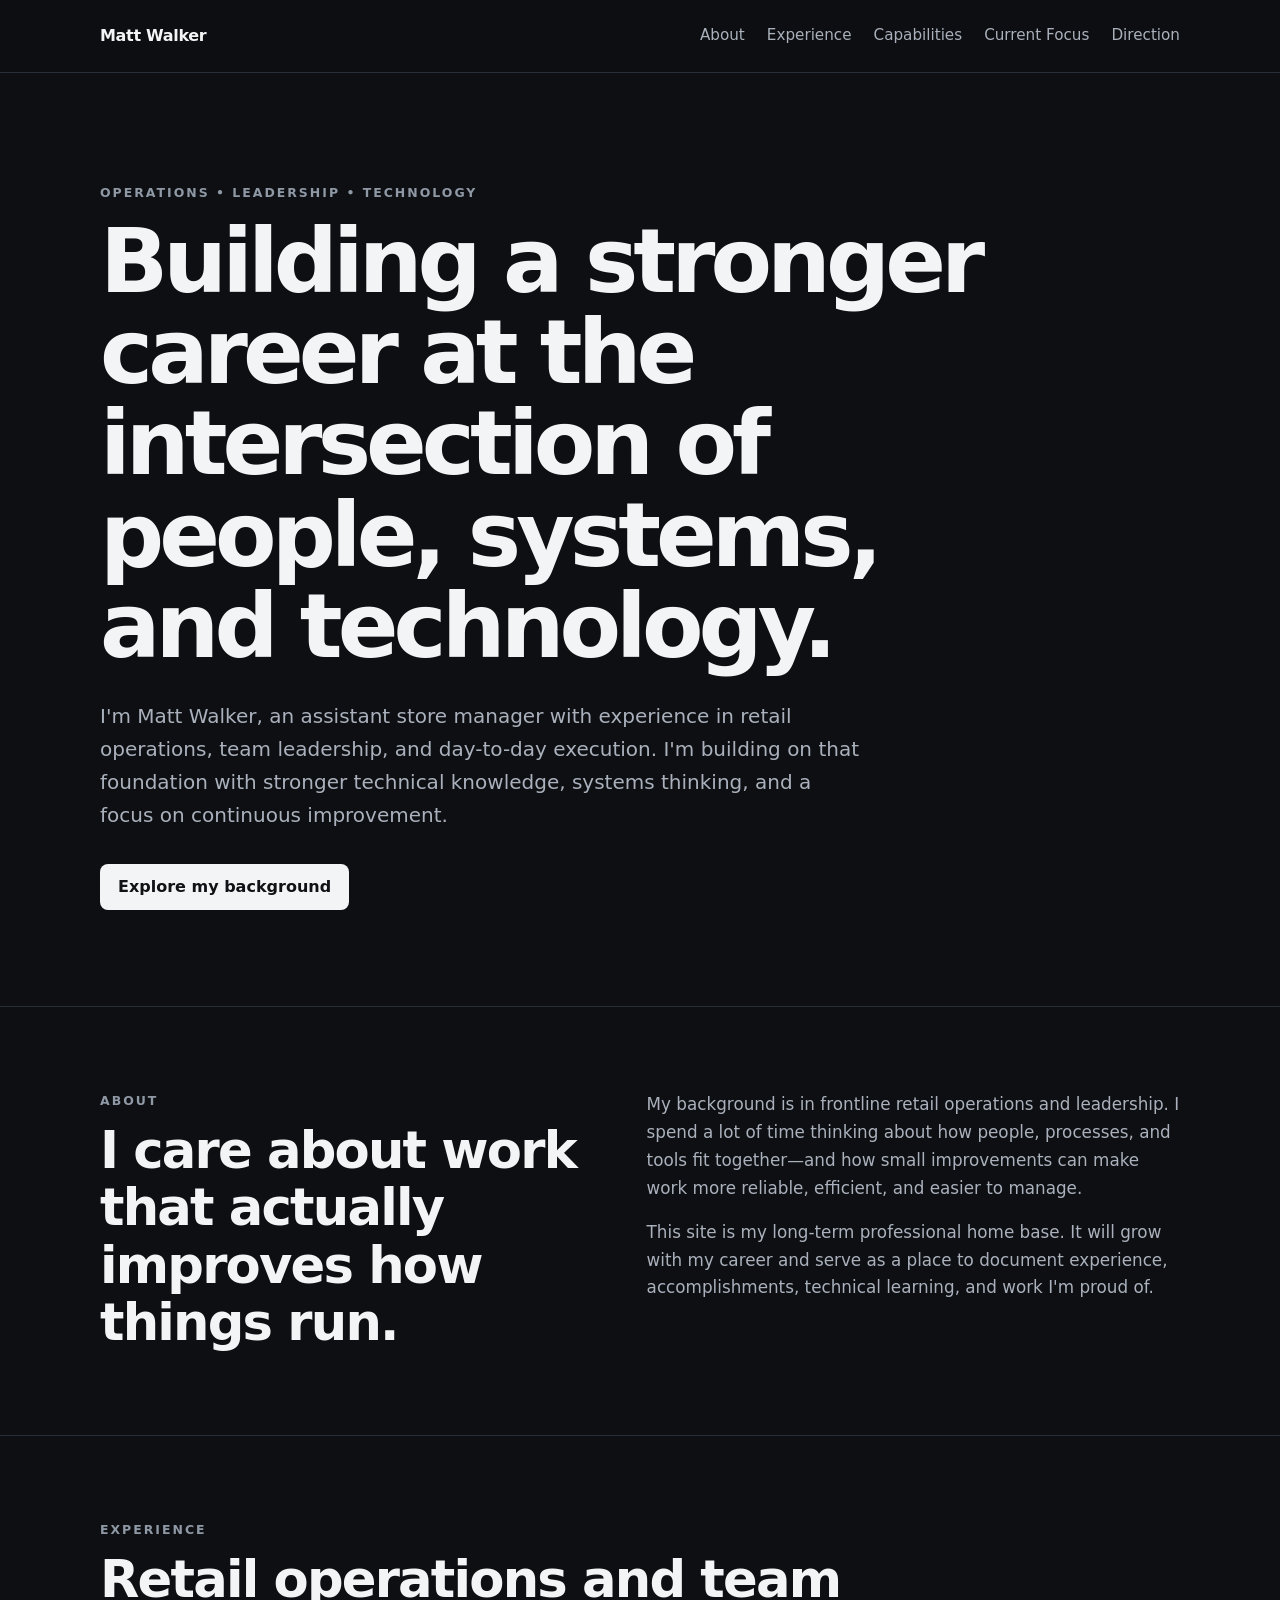
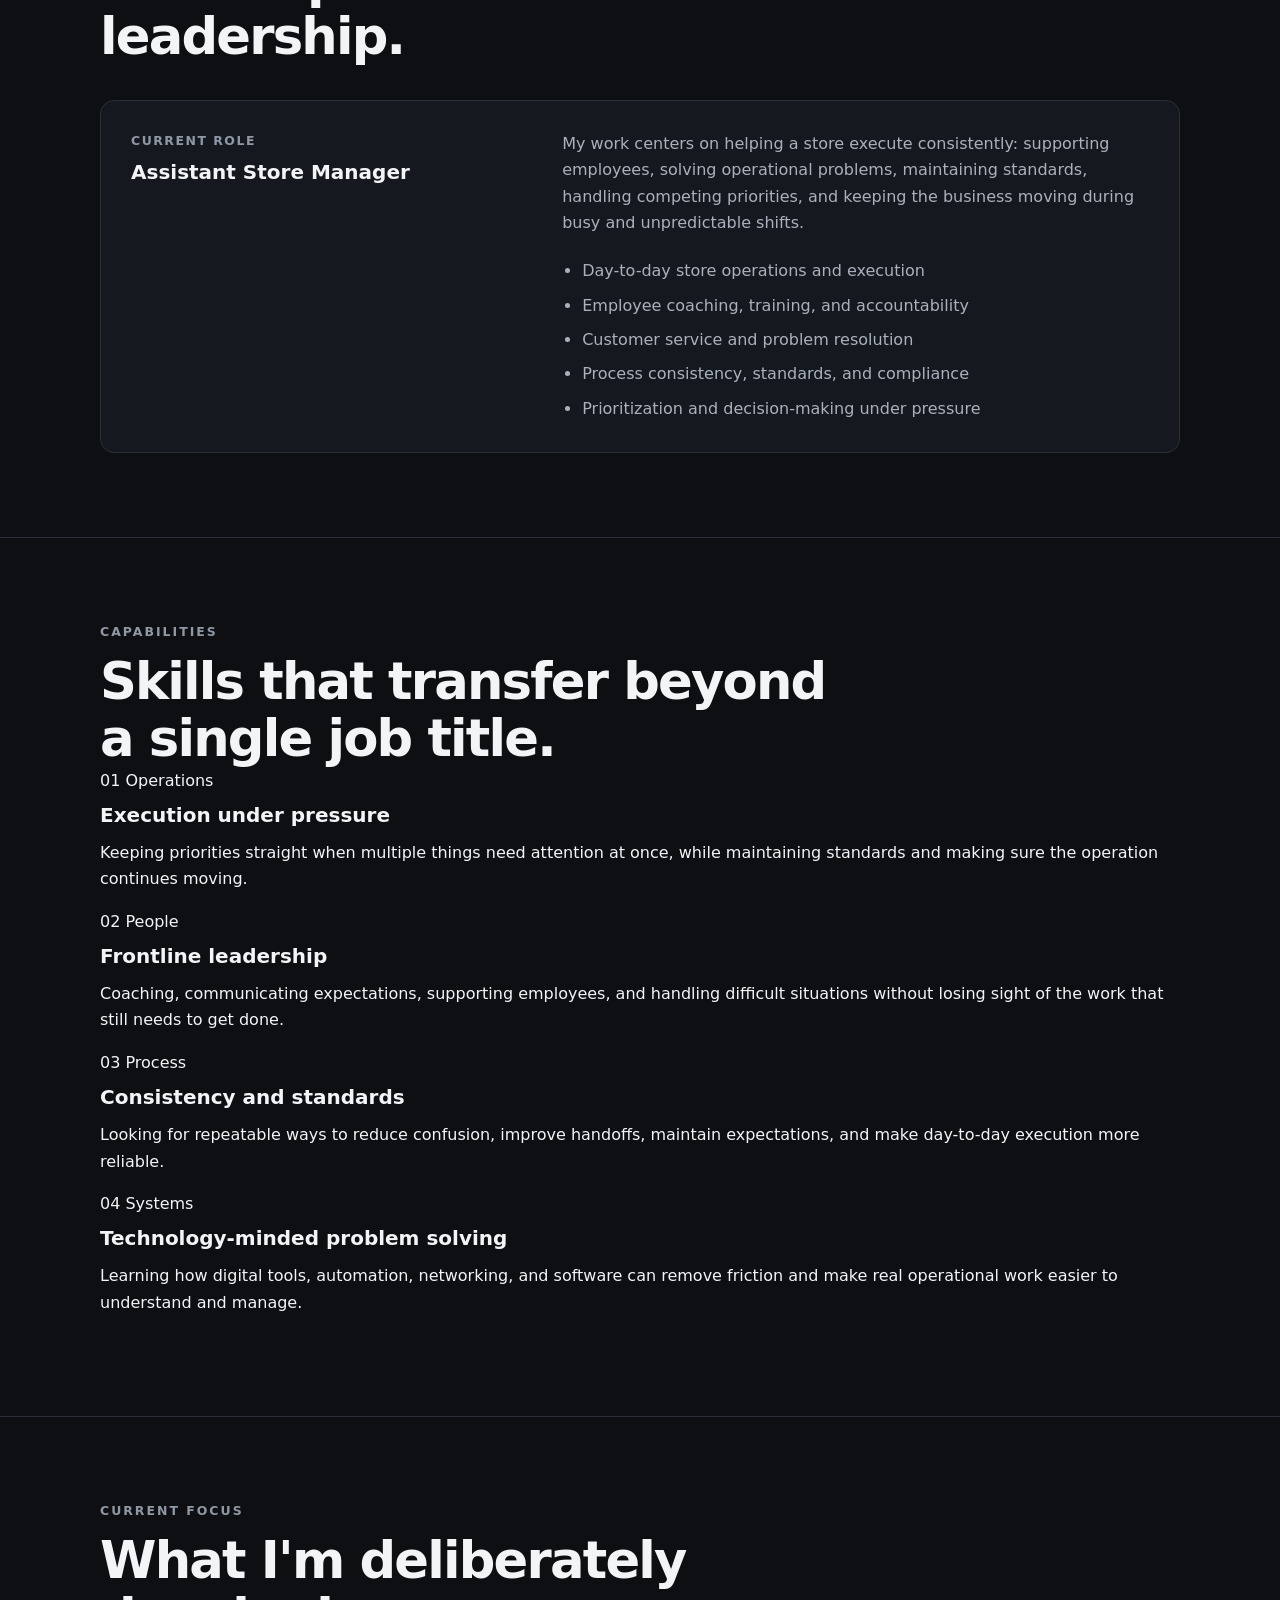
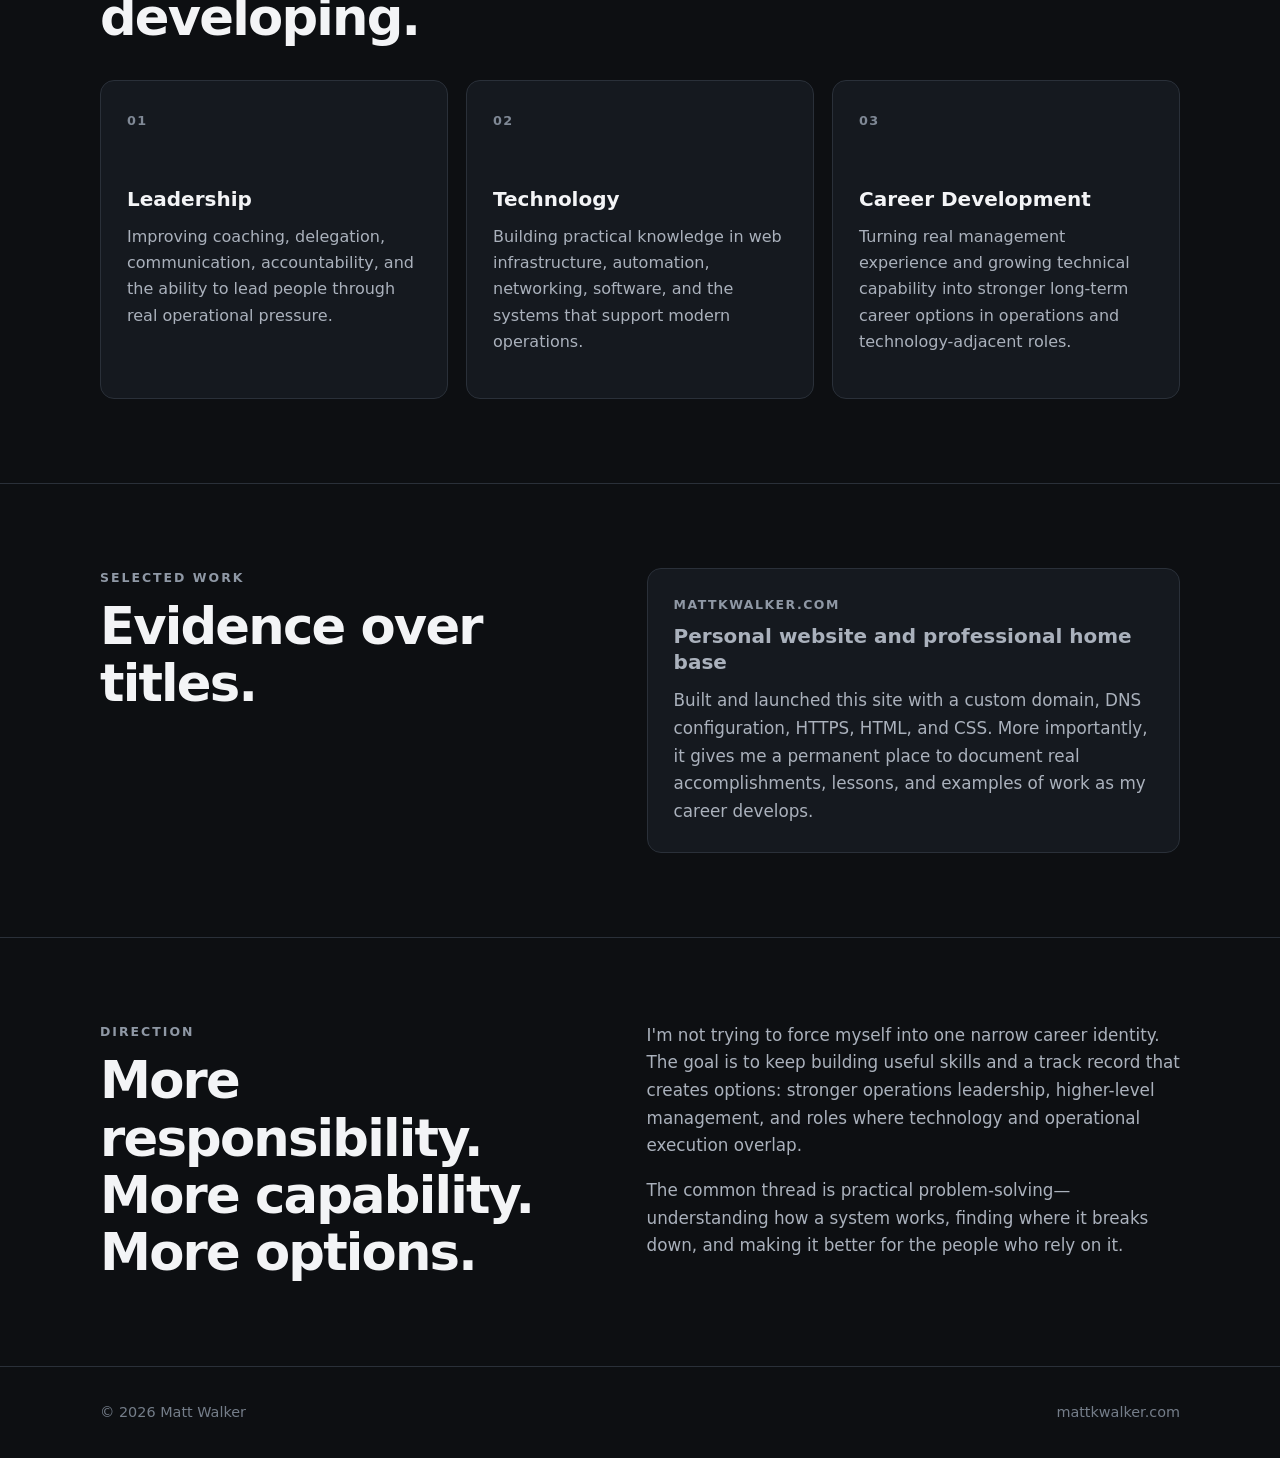
==== index.html @ 580a464f "Add transferable capabilities and strengthen professional positioning" ====
<!DOCTYPE html>
<html lang="en">
<head>
  <meta charset="UTF-8">
  <meta name="viewport" content="width=device-width, initial-scale=1.0">
  <meta name="description" content="Matt Walker's professional home base for operations leadership, technology, career development, and selected work.">
  <title>Matt Walker | Operations & Technology</title>
  <link rel="stylesheet" href="style.css">
</head>

<body>
  <header class="site-header">
    <div class="container nav-wrap">
      <a class="brand" href="#top">Matt Walker</a>
      <nav aria-label="Primary navigation">
        <a href="#about">About</a>
        <a href="#experience">Experience</a>
        <a href="#capabilities">Capabilities</a>
        <a href="#focus">Current Focus</a>
        <a href="#direction">Direction</a>
      </nav>
    </div>
  </header>

  <main id="top">
    <section class="hero">
      <div class="container hero-grid">
        <div>
          <p class="eyebrow">Operations • Leadership • Technology</p>
          <h1>Building a stronger career at the intersection of people, systems, and technology.</h1>
          <p class="hero-copy">
            I'm Matt Walker, an assistant store manager with experience in retail operations,
            team leadership, and day-to-day execution. I'm building on that foundation with stronger
            technical knowledge, systems thinking, and a focus on continuous improvement.
          </p>
          <div class="actions">
            <a class="button primary" href="#experience">Explore my background</a>
          </div>
        </div>
      </div>
    </section>

    <section id="about">
      <div class="container two-column">
        <div>
          <p class="eyebrow">About</p>
          <h2>I care about work that actually improves how things run.</h2>
        </div>
        <div class="section-copy">
          <p>
            My background is in frontline retail operations and leadership. I spend a lot of time thinking
            about how people, processes, and tools fit together—and how small improvements can make work more
            reliable, efficient, and easier to manage.
          </p>
          <p>
            This site is my long-term professional home base. It will grow with my career and serve as a place
            to document experience, accomplishments, technical learning, and work I'm proud of.
          </p>
        </div>
      </div>
    </section>

    <section id="experience">
      <div class="container">
        <p class="eyebrow">Experience</p>
        <h2>Retail operations and team leadership.</h2>

        <div class="experience-card">
          <div>
            <p class="card-label">Current role</p>
            <h3>Assistant Store Manager</h3>
          </div>
          <div>
            <p>
              My work centers on helping a store execute consistently: supporting employees, solving operational
              problems, maintaining standards, handling competing priorities, and keeping the business moving during
              busy and unpredictable shifts.
            </p>
            <ul class="clean-list">
              <li>Day-to-day store operations and execution</li>
              <li>Employee coaching, training, and accountability</li>
              <li>Customer service and problem resolution</li>
              <li>Process consistency, standards, and compliance</li>
              <li>Prioritization and decision-making under pressure</li>
            </ul>
          </div>
        </div>
      </div>
    </section>

    <section id="capabilities">
      <div class="container">
        <p class="eyebrow">Capabilities</p>
        <h2>Skills that transfer beyond a single job title.</h2>

        <div class="capability-grid">
          <article class="capability-card">
            <div class="capability-topline">
              <span>01</span>
              <span>Operations</span>
            </div>
            <h3>Execution under pressure</h3>
            <p>
              Keeping priorities straight when multiple things need attention at once, while maintaining standards
              and making sure the operation continues moving.
            </p>
          </article>

          <article class="capability-card">
            <div class="capability-topline">
              <span>02</span>
              <span>People</span>
            </div>
            <h3>Frontline leadership</h3>
            <p>
              Coaching, communicating expectations, supporting employees, and handling difficult situations without
              losing sight of the work that still needs to get done.
            </p>
          </article>

          <article class="capability-card">
            <div class="capability-topline">
              <span>03</span>
              <span>Process</span>
            </div>
            <h3>Consistency and standards</h3>
            <p>
              Looking for repeatable ways to reduce confusion, improve handoffs, maintain expectations, and make
              day-to-day execution more reliable.
            </p>
          </article>

          <article class="capability-card">
            <div class="capability-topline">
              <span>04</span>
              <span>Systems</span>
            </div>
            <h3>Technology-minded problem solving</h3>
            <p>
              Learning how digital tools, automation, networking, and software can remove friction and make real
              operational work easier to understand and manage.
            </p>
          </article>
        </div>
      </div>
    </section>

    <section id="focus">
      <div class="container">
        <p class="eyebrow">Current Focus</p>
        <h2>What I'm deliberately developing.</h2>

        <div class="card-grid">
          <article class="card">
            <span class="card-number">01</span>
            <h3>Leadership</h3>
            <p>
              Improving coaching, delegation, communication, accountability, and the ability to lead people through
              real operational pressure.
            </p>
          </article>

          <article class="card">
            <span class="card-number">02</span>
            <h3>Technology</h3>
            <p>
              Building practical knowledge in web infrastructure, automation, networking, software, and the systems
              that support modern operations.
            </p>
          </article>

          <article class="card">
            <span class="card-number">03</span>
            <h3>Career Development</h3>
            <p>
              Turning real management experience and growing technical capability into stronger long-term career
              options in operations and technology-adjacent roles.
            </p>
          </article>
        </div>
      </div>
    </section>

    <section id="work">
      <div class="container two-column">
        <div>
          <p class="eyebrow">Selected Work</p>
          <h2>Evidence over titles.</h2>
        </div>
        <div class="section-copy">
          <div class="work-item">
            <p class="card-label">mattkwalker.com</p>
            <h3>Personal website and professional home base</h3>
            <p>
              Built and launched this site with a custom domain, DNS configuration, HTTPS, HTML, and CSS.
              More importantly, it gives me a permanent place to document real accomplishments, lessons,
              and examples of work as my career develops.
            </p>
          </div>
        </div>
      </div>
    </section>

    <section id="direction">
      <div class="container two-column">
        <div>
          <p class="eyebrow">Direction</p>
          <h2>More responsibility. More capability. More options.</h2>
        </div>
        <div class="section-copy">
          <p>
            I'm not trying to force myself into one narrow career identity. The goal is to keep building useful
            skills and a track record that creates options: stronger operations leadership, higher-level management,
            and roles where technology and operational execution overlap.
          </p>
          <p>
            The common thread is practical problem-solving—understanding how a system works, finding where it breaks
            down, and making it better for the people who rely on it.
          </p>
        </div>
      </div>
    </section>
  </main>

  <footer>
    <div class="container footer-wrap">
      <span>© 2026 Matt Walker</span>
      <span>mattkwalker.com</span>
    </div>
  </footer>
</body>
</html>
---- style.css ----
* {
  box-sizing: border-box;
}

:root {
  --bg: #0d0f12;
  --surface: #15191f;
  --surface-2: #1b2028;
  --text: #f3f4f6;
  --muted: #aab1bc;
  --line: #2a3039;
  --accent: #dfe4ea;
}

html {
  scroll-behavior: smooth;
}

body {
  margin: 0;
  font-family: Inter, ui-sans-serif, system-ui, -apple-system, BlinkMacSystemFont, "Segoe UI", sans-serif;
  background: var(--bg);
  color: var(--text);
  line-height: 1.65;
}

a {
  color: inherit;
}

.container {
  width: min(1080px, 90%);
  margin: 0 auto;
}

.site-header {
  position: sticky;
  top: 0;
  z-index: 10;
  backdrop-filter: blur(14px);
  background: rgba(13, 15, 18, 0.88);
  border-bottom: 1px solid var(--line);
}

.nav-wrap {
  min-height: 72px;
  display: flex;
  align-items: center;
  justify-content: space-between;
  gap: 28px;
}

.brand {
  text-decoration: none;
  font-weight: 750;
  letter-spacing: -0.02em;
}

nav {
  display: flex;
  flex-wrap: wrap;
  gap: 22px;
}

nav a {
  text-decoration: none;
  color: var(--muted);
  font-size: 0.95rem;
}

nav a:hover {
  color: var(--text);
}

.hero {
  padding: 110px 0 96px;
  border-top: 0;
}

.hero-grid {
  display: grid;
  grid-template-columns: minmax(0, 1fr);
}

.hero h1 {
  max-width: 920px;
  margin: 12px 0 28px;
  font-size: clamp(2.8rem, 7vw, 5.6rem);
  line-height: 1.02;
  letter-spacing: -0.055em;
}

.hero-copy {
  max-width: 760px;
  margin: 0;
  color: var(--muted);
  font-size: clamp(1.05rem, 2vw, 1.25rem);
}

.eyebrow {
  margin: 0 0 10px;
  color: #8f98a5;
  font-size: 0.78rem;
  font-weight: 700;
  letter-spacing: 0.16em;
  text-transform: uppercase;
}

.actions {
  display: flex;
  flex-wrap: wrap;
  gap: 12px;
  margin-top: 32px;
}

.button {
  display: inline-flex;
  align-items: center;
  justify-content: center;
  min-height: 46px;
  padding: 0 18px;
  border-radius: 8px;
  text-decoration: none;
  font-weight: 700;
  transition: transform 0.15s ease, background 0.15s ease, border-color 0.15s ease;
}

.button:hover {
  transform: translateY(-1px);
}

.button.primary {
  background: var(--text);
  color: #101216;
}

.button.secondary {
  border: 1px solid var(--line);
  background: transparent;
  color: var(--text);
}

section {
  padding: 84px 0;
  border-top: 1px solid var(--line);
}

h2 {
  margin: 0;
  max-width: 760px;
  font-size: clamp(2rem, 4vw, 3.2rem);
  line-height: 1.12;
  letter-spacing: -0.035em;
}

h3 {
  margin: 8px 0 12px;
  font-size: 1.25rem;
  line-height: 1.3;
}

p {
  margin-top: 0;
}

.two-column {
  display: grid;
  grid-template-columns: 0.95fr 1.05fr;
  gap: 64px;
  align-items: start;
}

.section-copy {
  color: var(--muted);
  font-size: 1.05rem;
}

.section-copy p:last-child {
  margin-bottom: 0;
}

.experience-card {
  margin-top: 34px;
  padding: 30px;
  display: grid;
  grid-template-columns: 0.8fr 1.2fr;
  gap: 40px;
  background: var(--surface);
  border: 1px solid var(--line);
  border-radius: 14px;
}

.experience-card p,
.card p,
.work-item p,
.contact-panel p {
  color: var(--muted);
}

.card-label {
  margin-bottom: 4px;
  font-size: 0.78rem;
  font-weight: 700;
  letter-spacing: 0.12em;
  text-transform: uppercase;
  color: #8f98a5 !important;
}

.clean-list {
  margin: 22px 0 0;
  padding-left: 20px;
  color: var(--muted);
}

.clean-list li + li {
  margin-top: 8px;
}

.card-grid {
  display: grid;
  grid-template-columns: repeat(3, minmax(0, 1fr));
  gap: 18px;
  margin-top: 34px;
}

.card {
  min-height: 260px;
  padding: 26px;
  background: var(--surface);
  border: 1px solid var(--line);
  border-radius: 14px;
}

.card-number {
  display: inline-block;
  margin-bottom: 46px;
  color: #7f8895;
  font-size: 0.8rem;
  font-weight: 700;
  letter-spacing: 0.1em;
}

.work-item {
  padding: 26px;
  background: var(--surface);
  border: 1px solid var(--line);
  border-radius: 14px;
}

.contact-panel {
  display: flex;
  justify-content: space-between;
  align-items: end;
  gap: 40px;
}

.contact-panel > div {
  max-width: 700px;
}

.contact-panel p {
  margin: 14px 0 0;
}

footer {
  padding: 34px 0;
  color: #747d89;
  font-size: 0.9rem;
  border-top: 1px solid var(--line);
}

.footer-wrap {
  display: flex;
  justify-content: space-between;
  gap: 20px;
}

@media (max-width: 820px) {
  .nav-wrap {
    align-items: flex-start;
    flex-direction: column;
    padding: 18px 0;
  }

  nav {
    gap: 14px 18px;
  }

  .hero {
    padding: 78px 0 72px;
  }

  section {
    padding: 66px 0;
  }

  .two-column,
  .experience-card,
  .card-grid {
    grid-template-columns: 1fr;
  }

  .two-column,
  .experience-card {
    gap: 28px;
  }

  .card {
    min-height: auto;
  }

  .card-number {
    margin-bottom: 24px;
  }

  .contact-panel {
    align-items: flex-start;
    flex-direction: column;
  }
}

@media (max-width: 520px) {
  .container {
    width: min(92%, 1080px);
  }

  nav a {
    font-size: 0.9rem;
  }

  .hero h1 {
    font-size: clamp(2.5rem, 14vw, 4rem);
  }

  .actions,
  .actions .button,
  .contact-panel .button {
    width: 100%;
  }

  .footer-wrap {
    flex-direction: column;
    gap: 6px;
  }
}
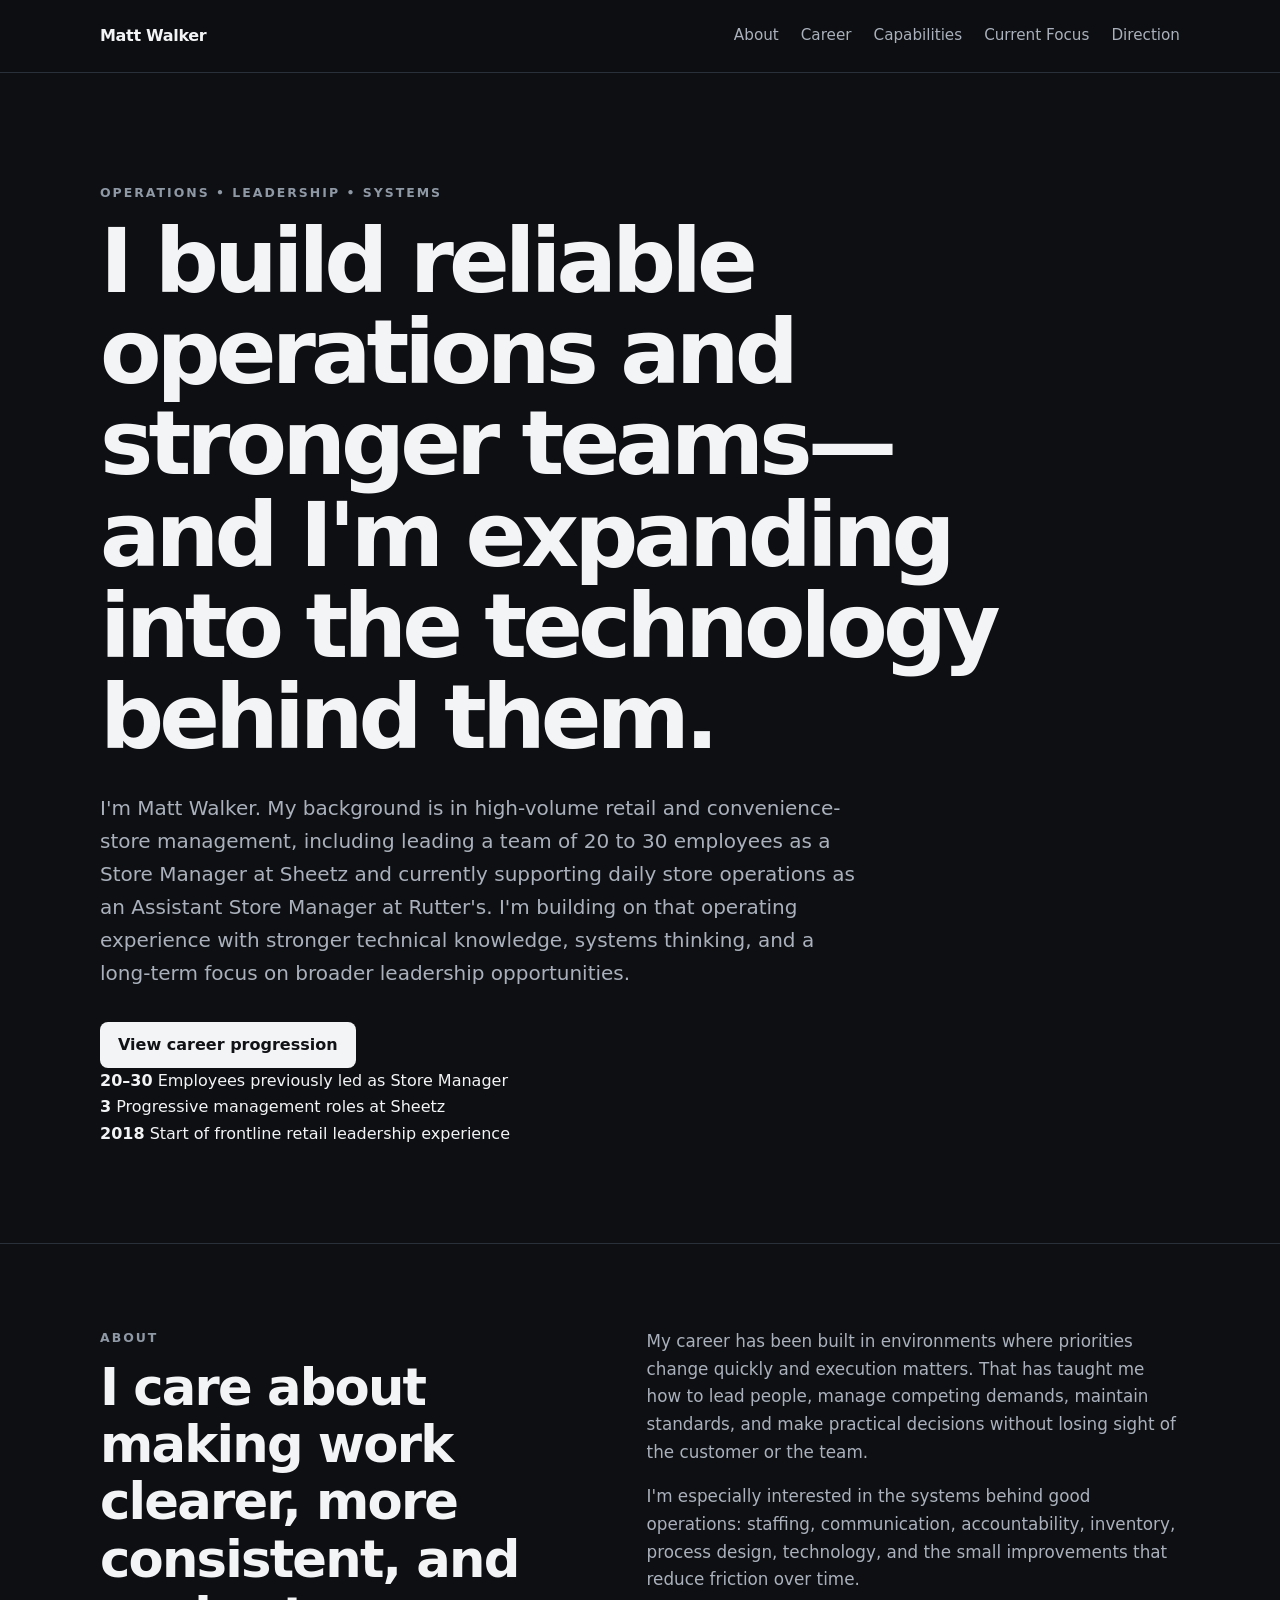
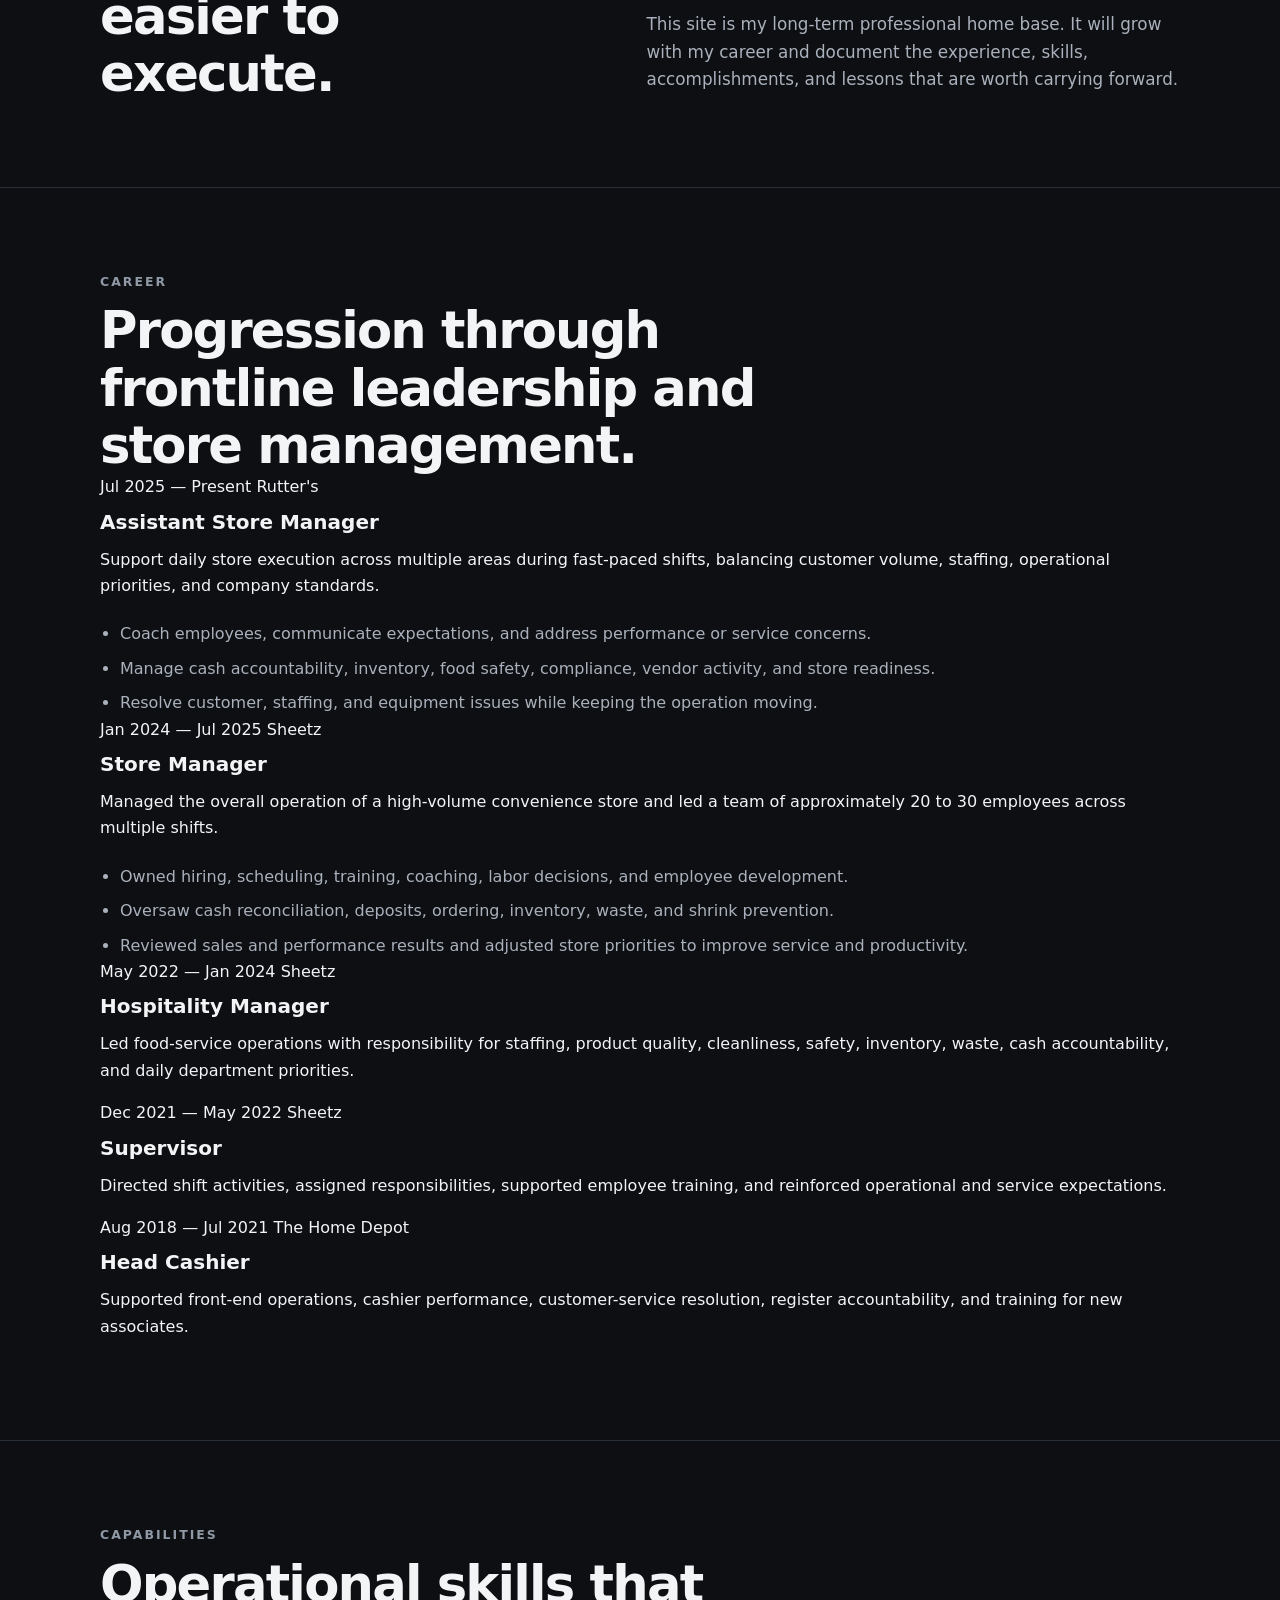
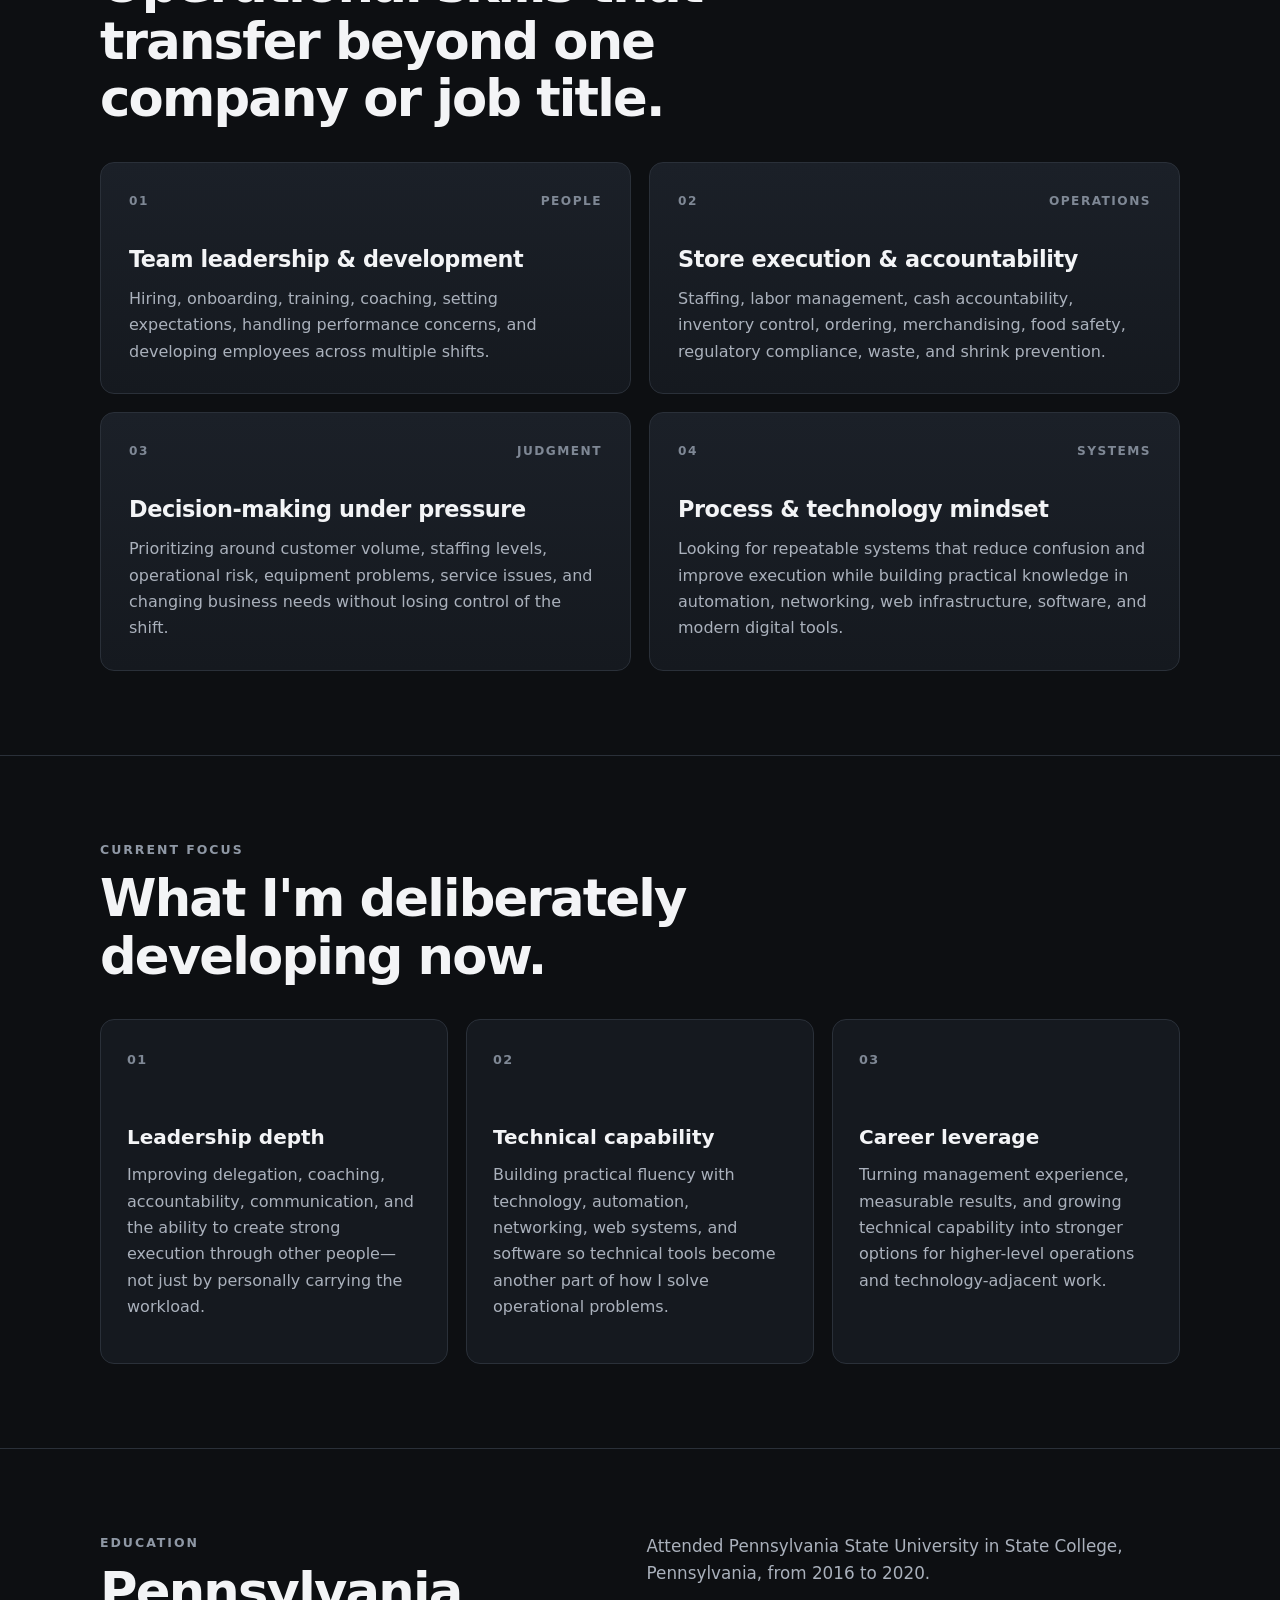
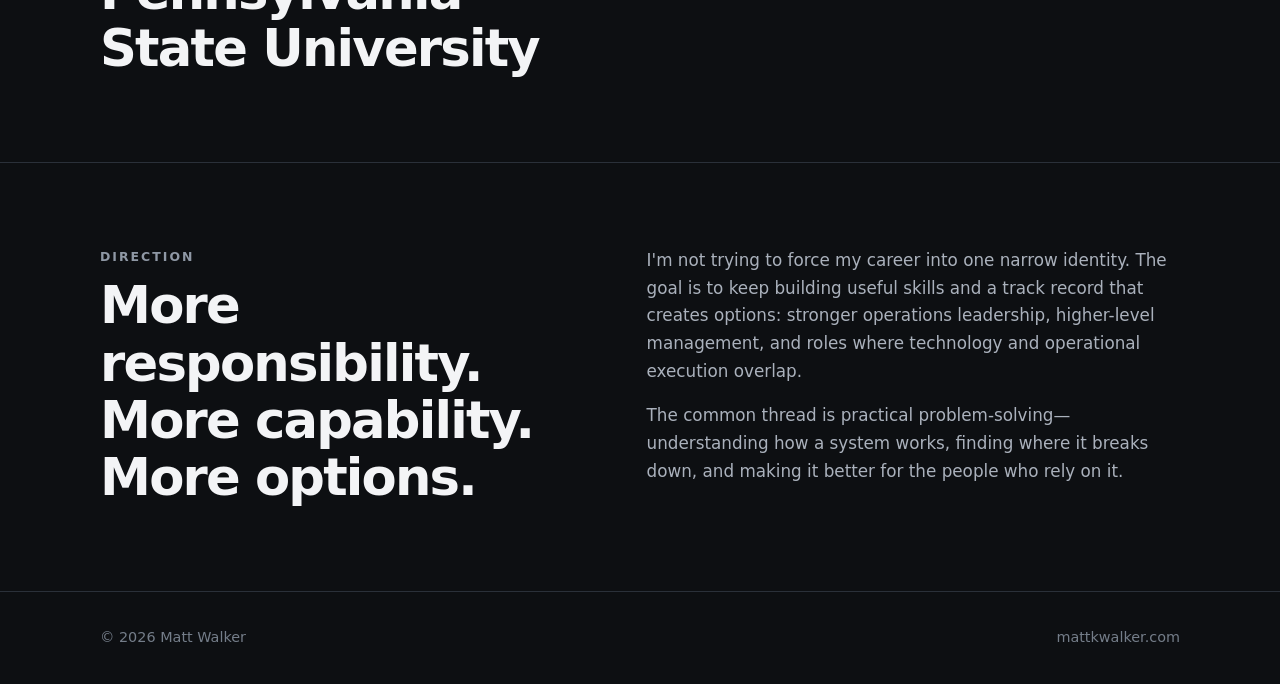
==== commit f2cabb2c: "Build career timeline and strengthen professional positioning" ====
--- a/index.html
+++ b/index.html
@@ -3,8 +3,8 @@
 <head>
   <meta charset="UTF-8">
   <meta name="viewport" content="width=device-width, initial-scale=1.0">
-  <meta name="description" content="Matt Walker's professional home base for operations leadership, technology, career development, and selected work.">
-  <title>Matt Walker | Operations & Technology</title>
+  <meta name="description" content="Matt Walker's professional home base for retail operations leadership, team development, systems thinking, and career growth.">
+  <title>Matt Walker | Operations Leadership</title>
   <link rel="stylesheet" href="style.css">
 </head>
 
@@ -14,7 +14,7 @@
       <a class="brand" href="#top">Matt Walker</a>
       <nav aria-label="Primary navigation">
         <a href="#about">About</a>
-        <a href="#experience">Experience</a>
+        <a href="#career">Career</a>
         <a href="#capabilities">Capabilities</a>
         <a href="#focus">Current Focus</a>
         <a href="#direction">Direction</a>
@@ -24,17 +24,31 @@
 
   <main id="top">
     <section class="hero">
-      <div class="container hero-grid">
-        <div>
-          <p class="eyebrow">Operations • Leadership • Technology</p>
-          <h1>Building a stronger career at the intersection of people, systems, and technology.</h1>
-          <p class="hero-copy">
-            I'm Matt Walker, an assistant store manager with experience in retail operations,
-            team leadership, and day-to-day execution. I'm building on that foundation with stronger
-            technical knowledge, systems thinking, and a focus on continuous improvement.
-          </p>
-          <div class="actions">
-            <a class="button primary" href="#experience">Explore my background</a>
+      <div class="container">
+        <p class="eyebrow">Operations • Leadership • Systems</p>
+        <h1>I build reliable operations and stronger teams—and I'm expanding into the technology behind them.</h1>
+        <p class="hero-copy">
+          I'm Matt Walker. My background is in high-volume retail and convenience-store management, including leading
+          a team of 20 to 30 employees as a Store Manager at Sheetz and currently supporting daily store operations as
+          an Assistant Store Manager at Rutter's. I'm building on that operating experience with stronger technical
+          knowledge, systems thinking, and a long-term focus on broader leadership opportunities.
+        </p>
+        <div class="actions">
+          <a class="button primary" href="#career">View career progression</a>
+        </div>
+
+        <div class="hero-facts" aria-label="Career highlights">
+          <div class="fact">
+            <strong>20–30</strong>
+            <span>Employees previously led as Store Manager</span>
+          </div>
+          <div class="fact">
+            <strong>3</strong>
+            <span>Progressive management roles at Sheetz</span>
+          </div>
+          <div class="fact">
+            <strong>2018</strong>
+            <span>Start of frontline retail leadership experience</span>
           </div>
         </div>
       </div>
@@ -44,46 +58,111 @@
       <div class="container two-column">
         <div>
           <p class="eyebrow">About</p>
-          <h2>I care about work that actually improves how things run.</h2>
+          <h2>I care about making work clearer, more consistent, and easier to execute.</h2>
         </div>
         <div class="section-copy">
           <p>
-            My background is in frontline retail operations and leadership. I spend a lot of time thinking
-            about how people, processes, and tools fit together—and how small improvements can make work more
-            reliable, efficient, and easier to manage.
-          </p>
-          <p>
-            This site is my long-term professional home base. It will grow with my career and serve as a place
-            to document experience, accomplishments, technical learning, and work I'm proud of.
-          </p>
-        </div>
-      </div>
-    </section>
-
-    <section id="experience">
-      <div class="container">
-        <p class="eyebrow">Experience</p>
-        <h2>Retail operations and team leadership.</h2>
-
-        <div class="experience-card">
-          <div>
-            <p class="card-label">Current role</p>
-            <h3>Assistant Store Manager</h3>
-          </div>
-          <div>
-            <p>
-              My work centers on helping a store execute consistently: supporting employees, solving operational
-              problems, maintaining standards, handling competing priorities, and keeping the business moving during
-              busy and unpredictable shifts.
-            </p>
-            <ul class="clean-list">
-              <li>Day-to-day store operations and execution</li>
-              <li>Employee coaching, training, and accountability</li>
-              <li>Customer service and problem resolution</li>
-              <li>Process consistency, standards, and compliance</li>
-              <li>Prioritization and decision-making under pressure</li>
-            </ul>
-          </div>
+            My career has been built in environments where priorities change quickly and execution matters. That has
+            taught me how to lead people, manage competing demands, maintain standards, and make practical decisions
+            without losing sight of the customer or the team.
+          </p>
+          <p>
+            I'm especially interested in the systems behind good operations: staffing, communication, accountability,
+            inventory, process design, technology, and the small improvements that reduce friction over time.
+          </p>
+          <p>
+            This site is my long-term professional home base. It will grow with my career and document the experience,
+            skills, accomplishments, and lessons that are worth carrying forward.
+          </p>
+        </div>
+      </div>
+    </section>
+
+    <section id="career">
+      <div class="container">
+        <p class="eyebrow">Career</p>
+        <h2>Progression through frontline leadership and store management.</h2>
+
+        <div class="timeline">
+          <article class="timeline-item current">
+            <div class="timeline-meta">
+              <span class="timeline-date">Jul 2025 — Present</span>
+              <span class="timeline-company">Rutter's</span>
+            </div>
+            <div class="timeline-content">
+              <h3>Assistant Store Manager</h3>
+              <p>
+                Support daily store execution across multiple areas during fast-paced shifts, balancing customer volume,
+                staffing, operational priorities, and company standards.
+              </p>
+              <ul class="clean-list compact">
+                <li>Coach employees, communicate expectations, and address performance or service concerns.</li>
+                <li>Manage cash accountability, inventory, food safety, compliance, vendor activity, and store readiness.</li>
+                <li>Resolve customer, staffing, and equipment issues while keeping the operation moving.</li>
+              </ul>
+            </div>
+          </article>
+
+          <article class="timeline-item">
+            <div class="timeline-meta">
+              <span class="timeline-date">Jan 2024 — Jul 2025</span>
+              <span class="timeline-company">Sheetz</span>
+            </div>
+            <div class="timeline-content">
+              <h3>Store Manager</h3>
+              <p>
+                Managed the overall operation of a high-volume convenience store and led a team of approximately 20 to
+                30 employees across multiple shifts.
+              </p>
+              <ul class="clean-list compact">
+                <li>Owned hiring, scheduling, training, coaching, labor decisions, and employee development.</li>
+                <li>Oversaw cash reconciliation, deposits, ordering, inventory, waste, and shrink prevention.</li>
+                <li>Reviewed sales and performance results and adjusted store priorities to improve service and productivity.</li>
+              </ul>
+            </div>
+          </article>
+
+          <article class="timeline-item">
+            <div class="timeline-meta">
+              <span class="timeline-date">May 2022 — Jan 2024</span>
+              <span class="timeline-company">Sheetz</span>
+            </div>
+            <div class="timeline-content">
+              <h3>Hospitality Manager</h3>
+              <p>
+                Led food-service operations with responsibility for staffing, product quality, cleanliness, safety,
+                inventory, waste, cash accountability, and daily department priorities.
+              </p>
+            </div>
+          </article>
+
+          <article class="timeline-item">
+            <div class="timeline-meta">
+              <span class="timeline-date">Dec 2021 — May 2022</span>
+              <span class="timeline-company">Sheetz</span>
+            </div>
+            <div class="timeline-content">
+              <h3>Supervisor</h3>
+              <p>
+                Directed shift activities, assigned responsibilities, supported employee training, and reinforced
+                operational and service expectations.
+              </p>
+            </div>
+          </article>
+
+          <article class="timeline-item">
+            <div class="timeline-meta">
+              <span class="timeline-date">Aug 2018 — Jul 2021</span>
+              <span class="timeline-company">The Home Depot</span>
+            </div>
+            <div class="timeline-content">
+              <h3>Head Cashier</h3>
+              <p>
+                Supported front-end operations, cashier performance, customer-service resolution, register accountability,
+                and training for new associates.
+              </p>
+            </div>
+          </article>
         </div>
       </div>
     </section>
@@ -91,54 +170,42 @@
     <section id="capabilities">
       <div class="container">
         <p class="eyebrow">Capabilities</p>
-        <h2>Skills that transfer beyond a single job title.</h2>
+        <h2>Operational skills that transfer beyond one company or job title.</h2>
 
         <div class="capability-grid">
           <article class="capability-card">
-            <div class="capability-topline">
-              <span>01</span>
-              <span>Operations</span>
-            </div>
-            <h3>Execution under pressure</h3>
-            <p>
-              Keeping priorities straight when multiple things need attention at once, while maintaining standards
-              and making sure the operation continues moving.
-            </p>
-          </article>
-
-          <article class="capability-card">
-            <div class="capability-topline">
-              <span>02</span>
-              <span>People</span>
-            </div>
-            <h3>Frontline leadership</h3>
-            <p>
-              Coaching, communicating expectations, supporting employees, and handling difficult situations without
-              losing sight of the work that still needs to get done.
-            </p>
-          </article>
-
-          <article class="capability-card">
-            <div class="capability-topline">
-              <span>03</span>
-              <span>Process</span>
-            </div>
-            <h3>Consistency and standards</h3>
-            <p>
-              Looking for repeatable ways to reduce confusion, improve handoffs, maintain expectations, and make
-              day-to-day execution more reliable.
-            </p>
-          </article>
-
-          <article class="capability-card">
-            <div class="capability-topline">
-              <span>04</span>
-              <span>Systems</span>
-            </div>
-            <h3>Technology-minded problem solving</h3>
-            <p>
-              Learning how digital tools, automation, networking, and software can remove friction and make real
-              operational work easier to understand and manage.
+            <div class="capability-topline"><span>01</span><span>People</span></div>
+            <h3>Team leadership & development</h3>
+            <p>
+              Hiring, onboarding, training, coaching, setting expectations, handling performance concerns, and developing
+              employees across multiple shifts.
+            </p>
+          </article>
+
+          <article class="capability-card">
+            <div class="capability-topline"><span>02</span><span>Operations</span></div>
+            <h3>Store execution & accountability</h3>
+            <p>
+              Staffing, labor management, cash accountability, inventory control, ordering, merchandising, food safety,
+              regulatory compliance, waste, and shrink prevention.
+            </p>
+          </article>
+
+          <article class="capability-card">
+            <div class="capability-topline"><span>03</span><span>Judgment</span></div>
+            <h3>Decision-making under pressure</h3>
+            <p>
+              Prioritizing around customer volume, staffing levels, operational risk, equipment problems, service issues,
+              and changing business needs without losing control of the shift.
+            </p>
+          </article>
+
+          <article class="capability-card">
+            <div class="capability-topline"><span>04</span><span>Systems</span></div>
+            <h3>Process & technology mindset</h3>
+            <p>
+              Looking for repeatable systems that reduce confusion and improve execution while building practical knowledge
+              in automation, networking, web infrastructure, software, and modern digital tools.
             </p>
           </article>
         </div>
@@ -148,55 +215,47 @@
     <section id="focus">
       <div class="container">
         <p class="eyebrow">Current Focus</p>
-        <h2>What I'm deliberately developing.</h2>
+        <h2>What I'm deliberately developing now.</h2>
 
         <div class="card-grid">
           <article class="card">
             <span class="card-number">01</span>
-            <h3>Leadership</h3>
-            <p>
-              Improving coaching, delegation, communication, accountability, and the ability to lead people through
-              real operational pressure.
+            <h3>Leadership depth</h3>
+            <p>
+              Improving delegation, coaching, accountability, communication, and the ability to create strong execution
+              through other people—not just by personally carrying the workload.
             </p>
           </article>
 
           <article class="card">
             <span class="card-number">02</span>
-            <h3>Technology</h3>
-            <p>
-              Building practical knowledge in web infrastructure, automation, networking, software, and the systems
-              that support modern operations.
+            <h3>Technical capability</h3>
+            <p>
+              Building practical fluency with technology, automation, networking, web systems, and software so technical
+              tools become another part of how I solve operational problems.
             </p>
           </article>
 
           <article class="card">
             <span class="card-number">03</span>
-            <h3>Career Development</h3>
-            <p>
-              Turning real management experience and growing technical capability into stronger long-term career
-              options in operations and technology-adjacent roles.
-            </p>
-          </article>
-        </div>
-      </div>
-    </section>
-
-    <section id="work">
-      <div class="container two-column">
+            <h3>Career leverage</h3>
+            <p>
+              Turning management experience, measurable results, and growing technical capability into stronger options
+              for higher-level operations and technology-adjacent work.
+            </p>
+          </article>
+        </div>
+      </div>
+    </section>
+
+    <section id="education">
+      <div class="container two-column compact-section">
         <div>
-          <p class="eyebrow">Selected Work</p>
-          <h2>Evidence over titles.</h2>
+          <p class="eyebrow">Education</p>
+          <h2>Pennsylvania State University</h2>
         </div>
         <div class="section-copy">
-          <div class="work-item">
-            <p class="card-label">mattkwalker.com</p>
-            <h3>Personal website and professional home base</h3>
-            <p>
-              Built and launched this site with a custom domain, DNS configuration, HTTPS, HTML, and CSS.
-              More importantly, it gives me a permanent place to document real accomplishments, lessons,
-              and examples of work as my career develops.
-            </p>
-          </div>
+          <p>Attended Pennsylvania State University in State College, Pennsylvania, from 2016 to 2020.</p>
         </div>
       </div>
     </section>
@@ -209,13 +268,13 @@
         </div>
         <div class="section-copy">
           <p>
-            I'm not trying to force myself into one narrow career identity. The goal is to keep building useful
-            skills and a track record that creates options: stronger operations leadership, higher-level management,
-            and roles where technology and operational execution overlap.
-          </p>
-          <p>
-            The common thread is practical problem-solving—understanding how a system works, finding where it breaks
-            down, and making it better for the people who rely on it.
+            I'm not trying to force my career into one narrow identity. The goal is to keep building useful skills and a
+            track record that creates options: stronger operations leadership, higher-level management, and roles where
+            technology and operational execution overlap.
+          </p>
+          <p>
+            The common thread is practical problem-solving—understanding how a system works, finding where it breaks down,
+            and making it better for the people who rely on it.
           </p>
         </div>
       </div>
--- a/style.css
+++ b/style.css
@@ -193,6 +193,7 @@
 .experience-card p,
 .card p,
 .work-item p,
+.capability-card p,
 .contact-panel p {
   color: var(--muted);
 }
@@ -214,6 +215,41 @@
 
 .clean-list li + li {
   margin-top: 8px;
+}
+
+.capability-grid {
+  display: grid;
+  grid-template-columns: repeat(2, minmax(0, 1fr));
+  gap: 18px;
+  margin-top: 34px;
+}
+
+.capability-card {
+  padding: 28px;
+  background: linear-gradient(180deg, var(--surface-2), var(--surface));
+  border: 1px solid var(--line);
+  border-radius: 14px;
+}
+
+.capability-topline {
+  display: flex;
+  justify-content: space-between;
+  gap: 20px;
+  margin-bottom: 34px;
+  color: #7f8895;
+  font-size: 0.76rem;
+  font-weight: 700;
+  letter-spacing: 0.12em;
+  text-transform: uppercase;
+}
+
+.capability-card h3 {
+  font-size: 1.4rem;
+  letter-spacing: -0.02em;
+}
+
+.capability-card p:last-child {
+  margin-bottom: 0;
 }
 
 .card-grid {
@@ -296,6 +332,7 @@
 
   .two-column,
   .experience-card,
+  .capability-grid,
   .card-grid {
     grid-template-columns: 1fr;
   }
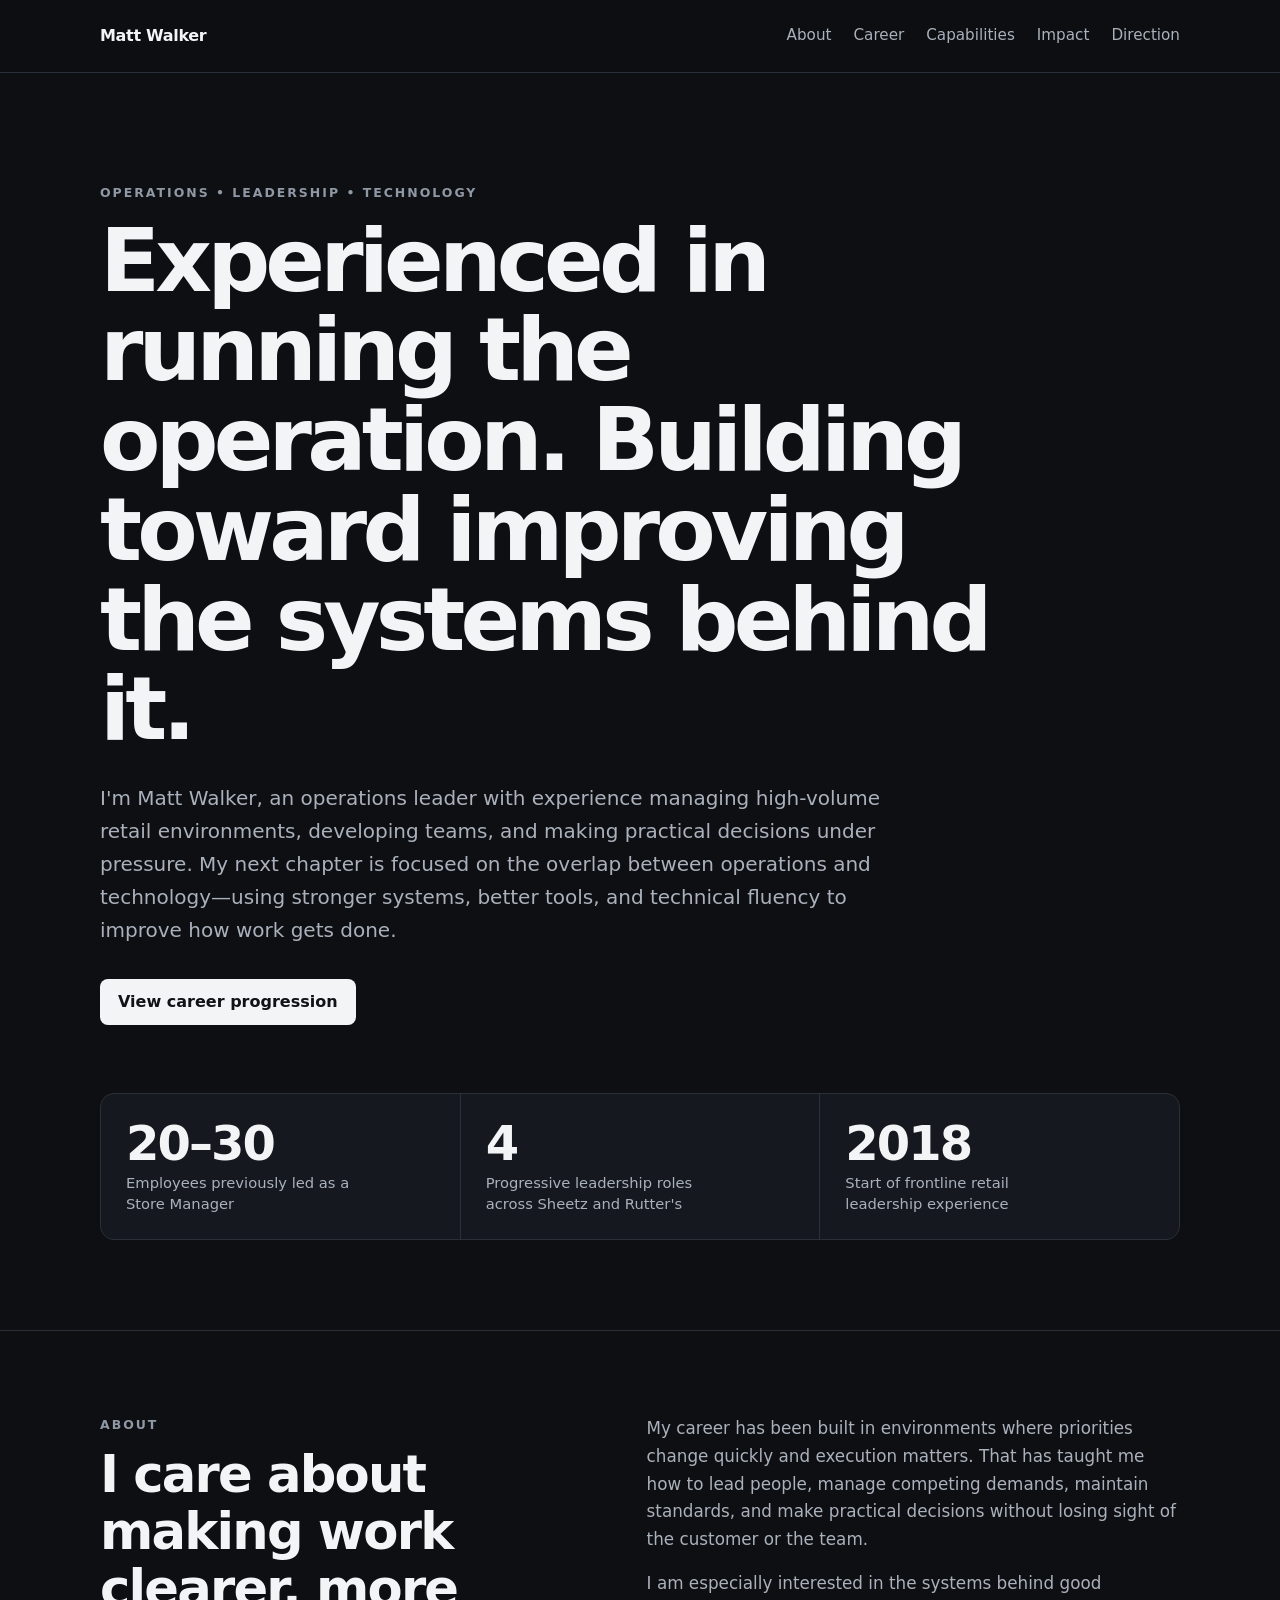
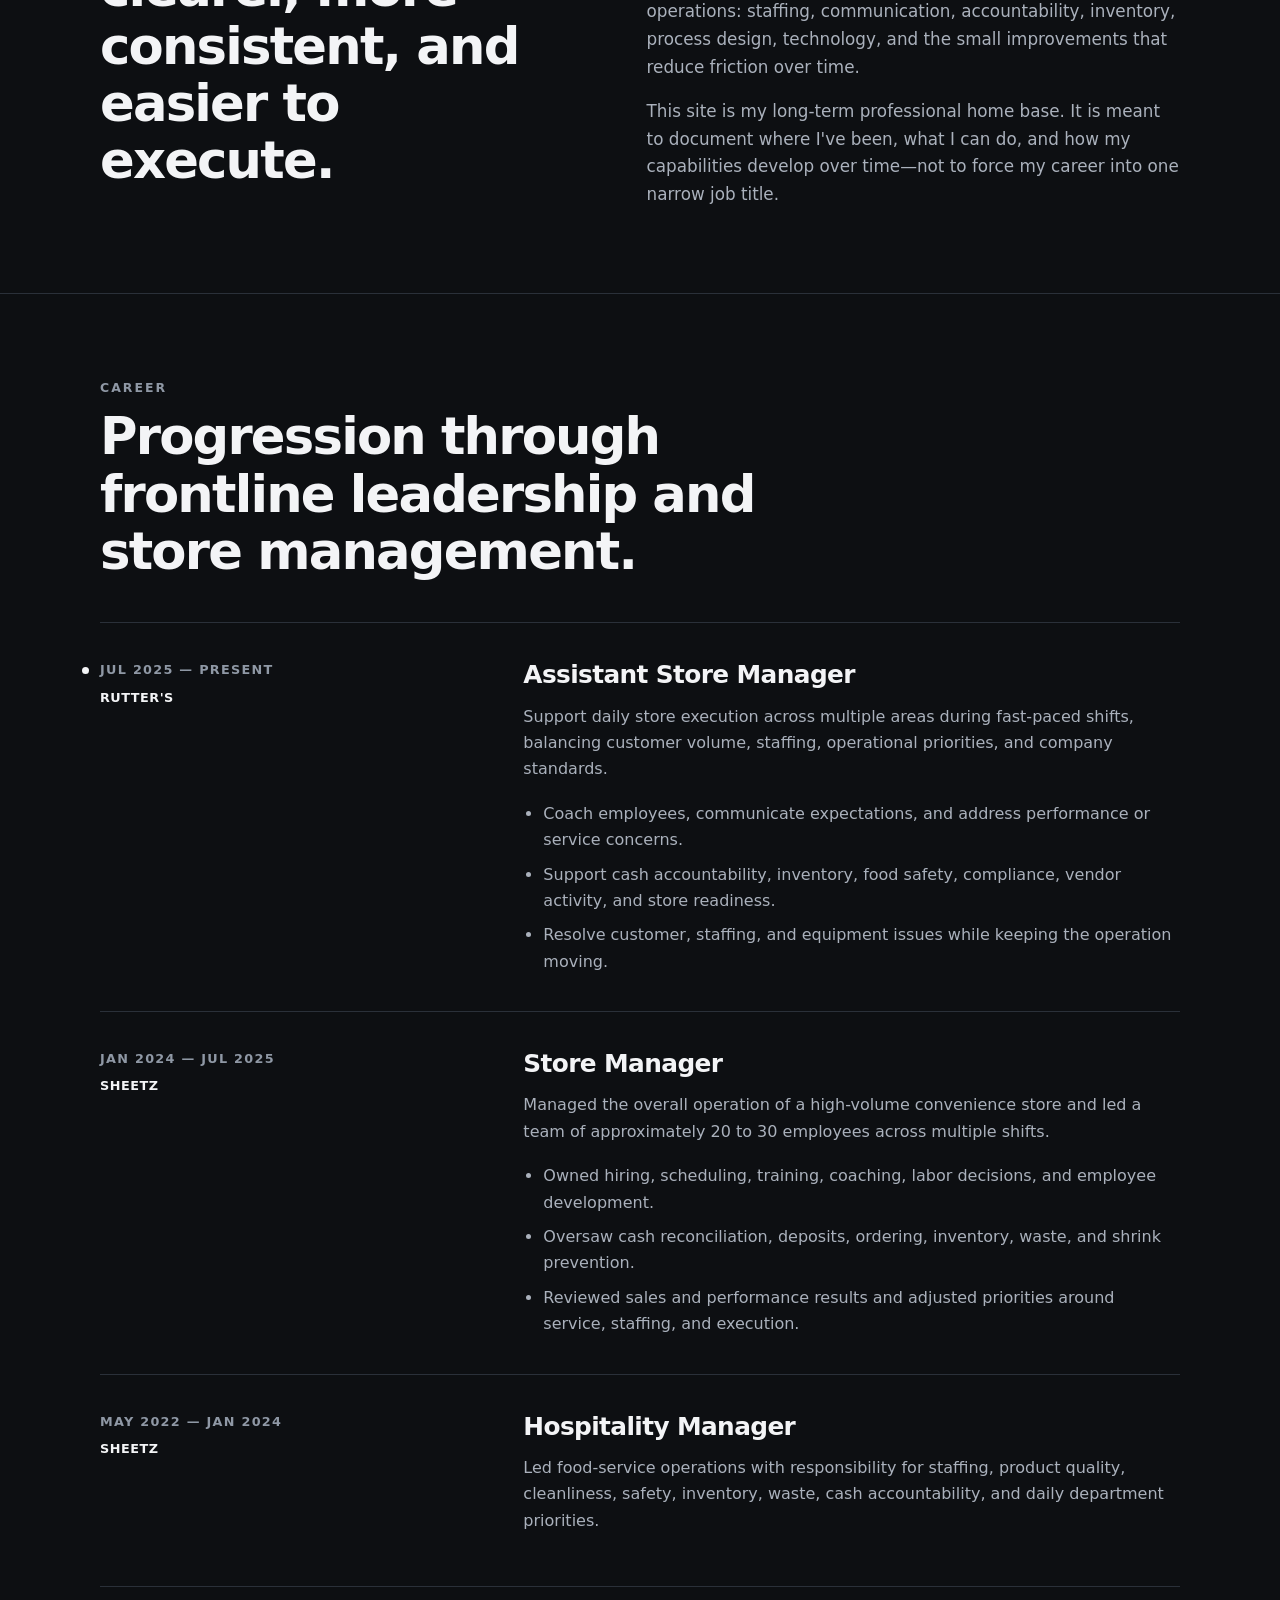
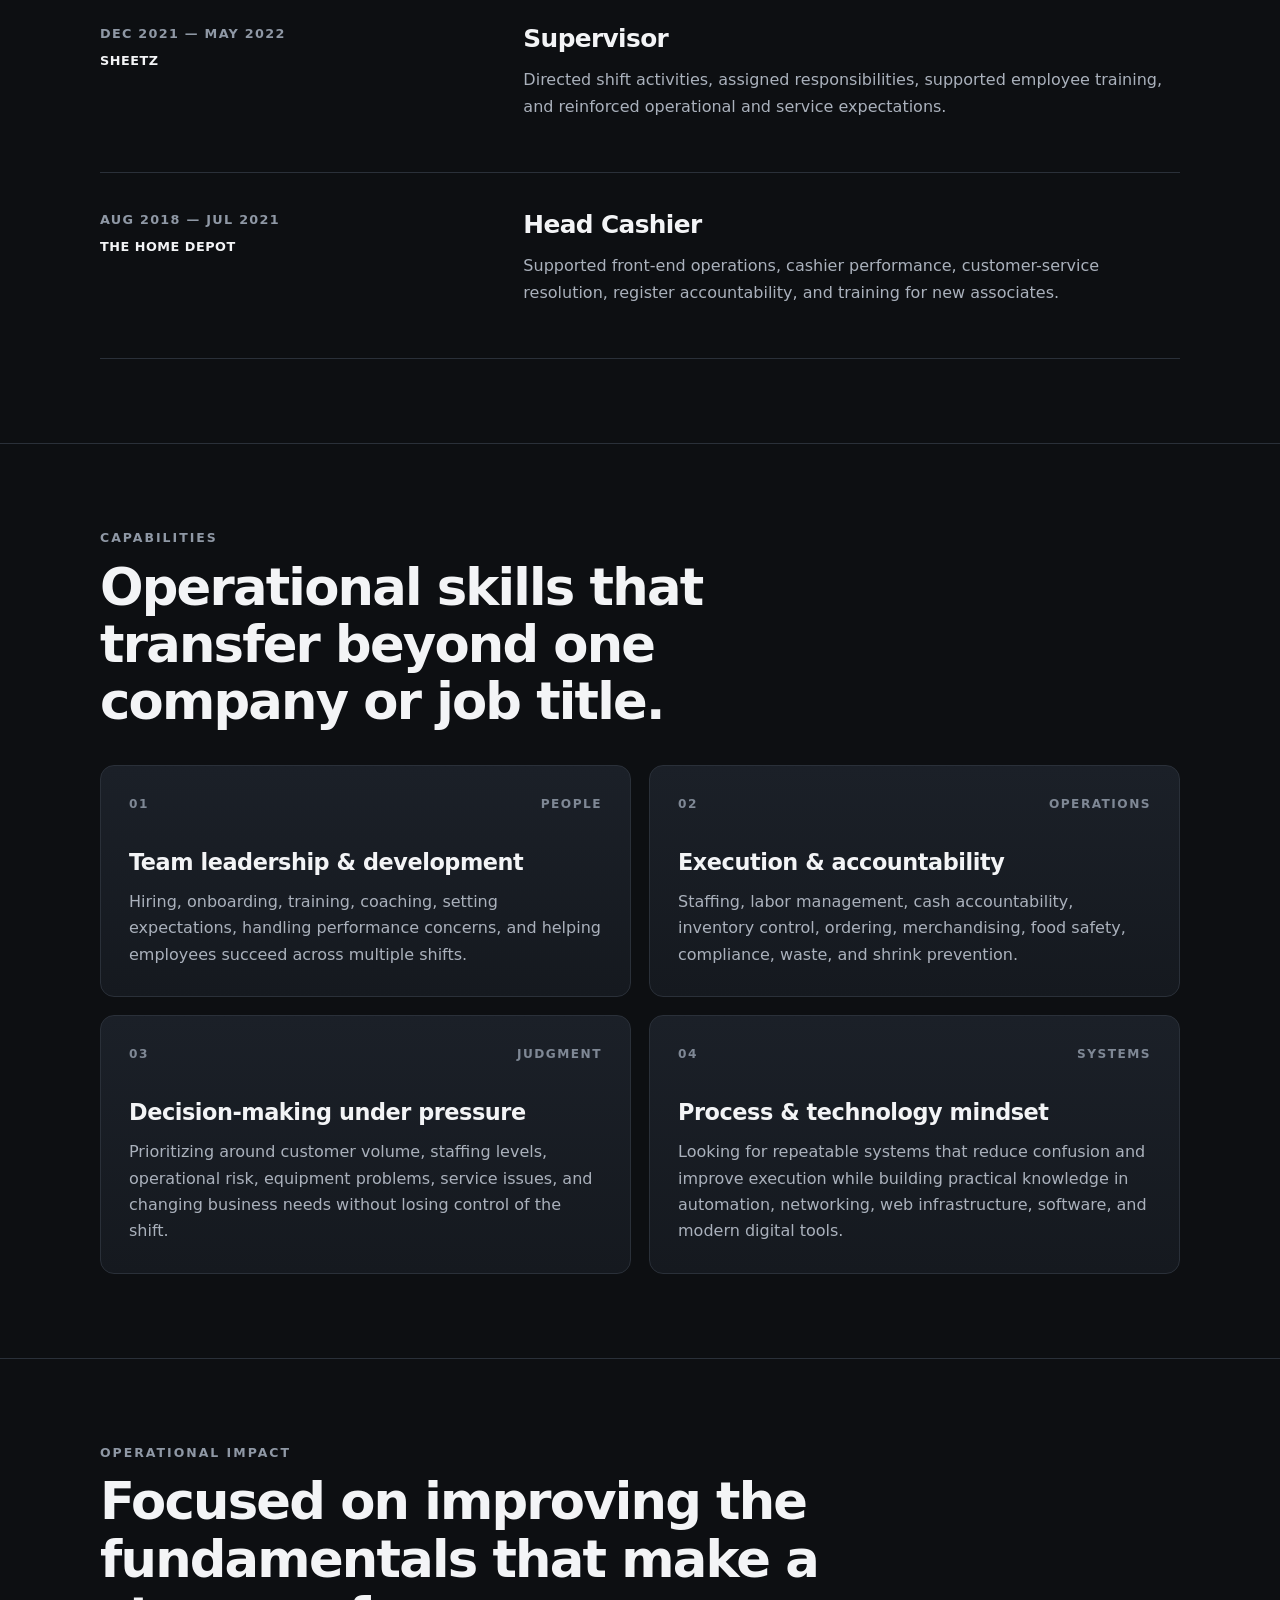
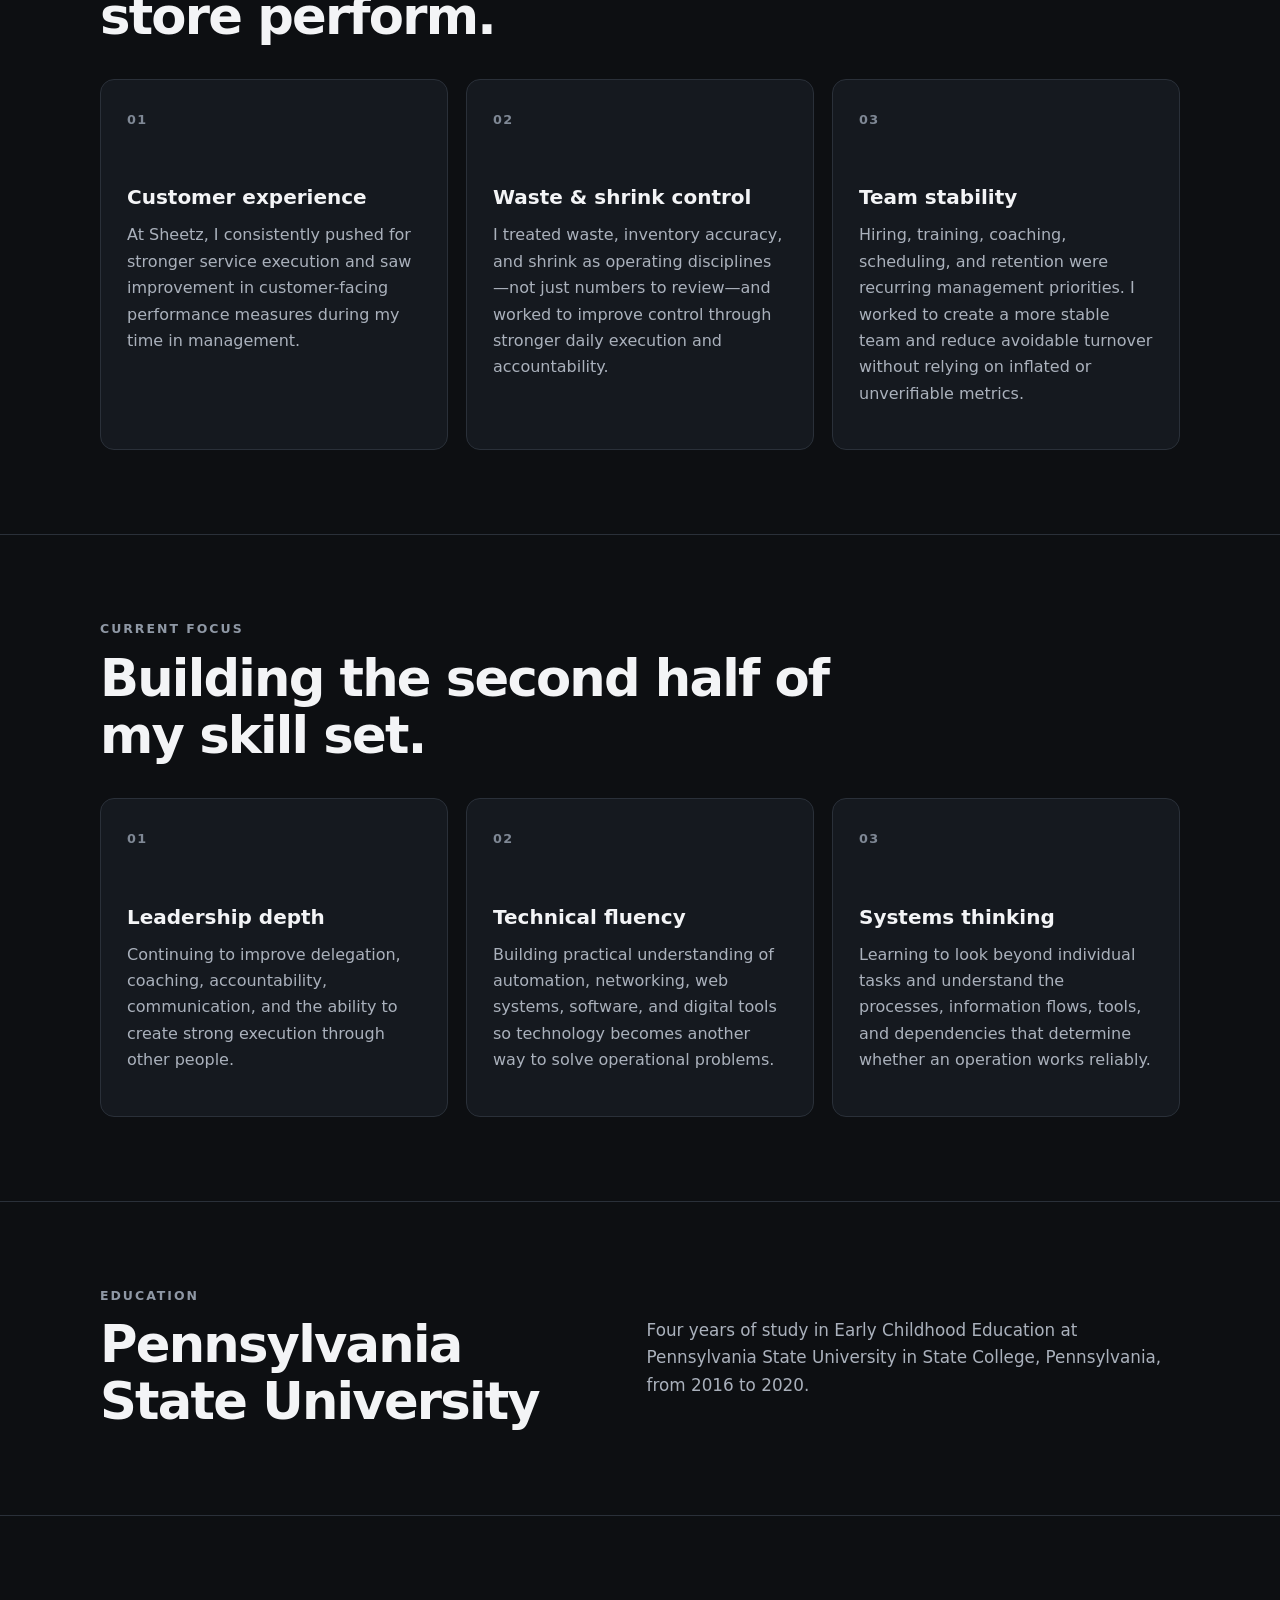
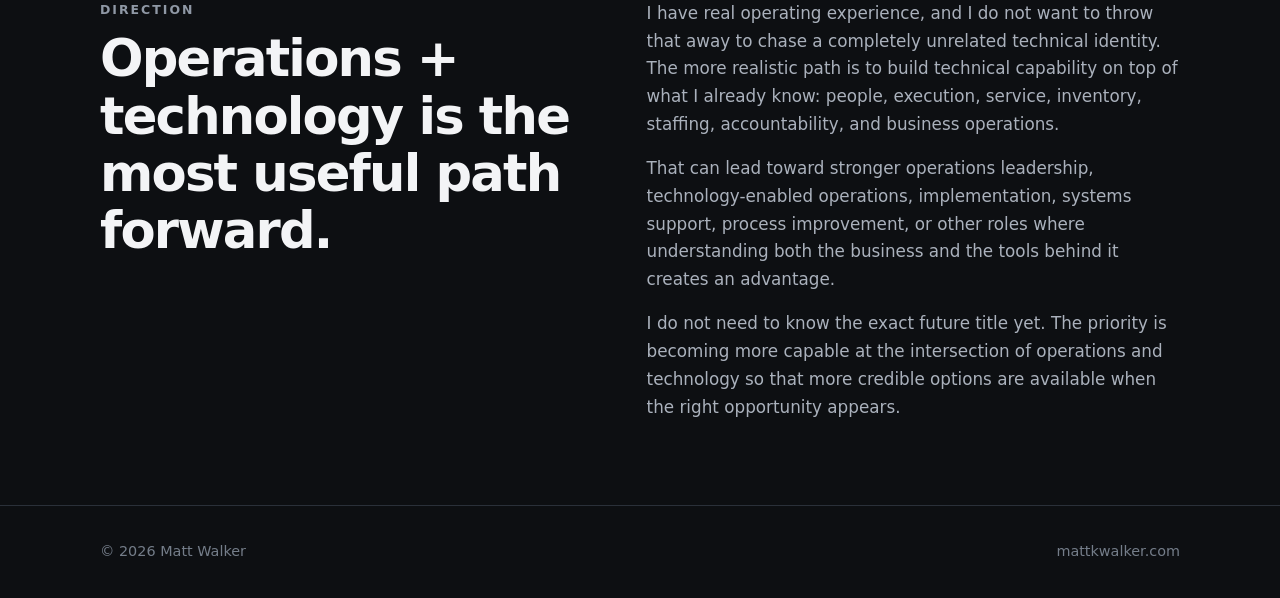
==== commit 11590f8c: "Refine career story around operations and technology" ====
--- a/index.html
+++ b/index.html
@@ -3,8 +3,8 @@
 <head>
   <meta charset="UTF-8">
   <meta name="viewport" content="width=device-width, initial-scale=1.0">
-  <meta name="description" content="Matt Walker's professional home base for retail operations leadership, team development, systems thinking, and career growth.">
-  <title>Matt Walker | Operations Leadership</title>
+  <meta name="description" content="Matt Walker's professional home base for operations leadership, team development, systems thinking, and technology-enabled operations.">
+  <title>Matt Walker | Operations & Technology</title>
   <link rel="stylesheet" href="style.css">
 </head>
 
@@ -16,7 +16,7 @@
         <a href="#about">About</a>
         <a href="#career">Career</a>
         <a href="#capabilities">Capabilities</a>
-        <a href="#focus">Current Focus</a>
+        <a href="#impact">Impact</a>
         <a href="#direction">Direction</a>
       </nav>
     </div>
@@ -25,13 +25,13 @@
   <main id="top">
     <section class="hero">
       <div class="container">
-        <p class="eyebrow">Operations • Leadership • Systems</p>
-        <h1>I build reliable operations and stronger teams—and I'm expanding into the technology behind them.</h1>
+        <p class="eyebrow">Operations • Leadership • Technology</p>
+        <h1>Experienced in running the operation. Building toward improving the systems behind it.</h1>
         <p class="hero-copy">
-          I'm Matt Walker. My background is in high-volume retail and convenience-store management, including leading
-          a team of 20 to 30 employees as a Store Manager at Sheetz and currently supporting daily store operations as
-          an Assistant Store Manager at Rutter's. I'm building on that operating experience with stronger technical
-          knowledge, systems thinking, and a long-term focus on broader leadership opportunities.
+          I'm Matt Walker, an operations leader with experience managing high-volume retail environments,
+          developing teams, and making practical decisions under pressure. My next chapter is focused on the
+          overlap between operations and technology—using stronger systems, better tools, and technical fluency
+          to improve how work gets done.
         </p>
         <div class="actions">
           <a class="button primary" href="#career">View career progression</a>
@@ -40,11 +40,11 @@
         <div class="hero-facts" aria-label="Career highlights">
           <div class="fact">
             <strong>20–30</strong>
-            <span>Employees previously led as Store Manager</span>
+            <span>Employees previously led as a Store Manager</span>
           </div>
           <div class="fact">
-            <strong>3</strong>
-            <span>Progressive management roles at Sheetz</span>
+            <strong>4</strong>
+            <span>Progressive leadership roles across Sheetz and Rutter's</span>
           </div>
           <div class="fact">
             <strong>2018</strong>
@@ -62,17 +62,18 @@
         </div>
         <div class="section-copy">
           <p>
-            My career has been built in environments where priorities change quickly and execution matters. That has
-            taught me how to lead people, manage competing demands, maintain standards, and make practical decisions
-            without losing sight of the customer or the team.
-          </p>
-          <p>
-            I'm especially interested in the systems behind good operations: staffing, communication, accountability,
-            inventory, process design, technology, and the small improvements that reduce friction over time.
-          </p>
-          <p>
-            This site is my long-term professional home base. It will grow with my career and document the experience,
-            skills, accomplishments, and lessons that are worth carrying forward.
+            My career has been built in environments where priorities change quickly and execution matters.
+            That has taught me how to lead people, manage competing demands, maintain standards, and make practical
+            decisions without losing sight of the customer or the team.
+          </p>
+          <p>
+            I am especially interested in the systems behind good operations: staffing, communication,
+            accountability, inventory, process design, technology, and the small improvements that reduce friction
+            over time.
+          </p>
+          <p>
+            This site is my long-term professional home base. It is meant to document where I've been, what I can do,
+            and how my capabilities develop over time—not to force my career into one narrow job title.
           </p>
         </div>
       </div>
@@ -97,7 +98,7 @@
               </p>
               <ul class="clean-list compact">
                 <li>Coach employees, communicate expectations, and address performance or service concerns.</li>
-                <li>Manage cash accountability, inventory, food safety, compliance, vendor activity, and store readiness.</li>
+                <li>Support cash accountability, inventory, food safety, compliance, vendor activity, and store readiness.</li>
                 <li>Resolve customer, staffing, and equipment issues while keeping the operation moving.</li>
               </ul>
             </div>
@@ -111,13 +112,13 @@
             <div class="timeline-content">
               <h3>Store Manager</h3>
               <p>
-                Managed the overall operation of a high-volume convenience store and led a team of approximately 20 to
-                30 employees across multiple shifts.
+                Managed the overall operation of a high-volume convenience store and led a team of approximately
+                20 to 30 employees across multiple shifts.
               </p>
               <ul class="clean-list compact">
                 <li>Owned hiring, scheduling, training, coaching, labor decisions, and employee development.</li>
                 <li>Oversaw cash reconciliation, deposits, ordering, inventory, waste, and shrink prevention.</li>
-                <li>Reviewed sales and performance results and adjusted store priorities to improve service and productivity.</li>
+                <li>Reviewed sales and performance results and adjusted priorities around service, staffing, and execution.</li>
               </ul>
             </div>
           </article>
@@ -177,17 +178,17 @@
             <div class="capability-topline"><span>01</span><span>People</span></div>
             <h3>Team leadership & development</h3>
             <p>
-              Hiring, onboarding, training, coaching, setting expectations, handling performance concerns, and developing
-              employees across multiple shifts.
+              Hiring, onboarding, training, coaching, setting expectations, handling performance concerns, and helping
+              employees succeed across multiple shifts.
             </p>
           </article>
 
           <article class="capability-card">
             <div class="capability-topline"><span>02</span><span>Operations</span></div>
-            <h3>Store execution & accountability</h3>
+            <h3>Execution & accountability</h3>
             <p>
               Staffing, labor management, cash accountability, inventory control, ordering, merchandising, food safety,
-              regulatory compliance, waste, and shrink prevention.
+              compliance, waste, and shrink prevention.
             </p>
           </article>
 
@@ -204,8 +205,44 @@
             <div class="capability-topline"><span>04</span><span>Systems</span></div>
             <h3>Process & technology mindset</h3>
             <p>
-              Looking for repeatable systems that reduce confusion and improve execution while building practical knowledge
-              in automation, networking, web infrastructure, software, and modern digital tools.
+              Looking for repeatable systems that reduce confusion and improve execution while building practical
+              knowledge in automation, networking, web infrastructure, software, and modern digital tools.
+            </p>
+          </article>
+        </div>
+      </div>
+    </section>
+
+    <section id="impact">
+      <div class="container">
+        <p class="eyebrow">Operational Impact</p>
+        <h2>Focused on improving the fundamentals that make a store perform.</h2>
+
+        <div class="card-grid">
+          <article class="card">
+            <span class="card-number">01</span>
+            <h3>Customer experience</h3>
+            <p>
+              At Sheetz, I consistently pushed for stronger service execution and saw improvement in customer-facing
+              performance measures during my time in management.
+            </p>
+          </article>
+
+          <article class="card">
+            <span class="card-number">02</span>
+            <h3>Waste & shrink control</h3>
+            <p>
+              I treated waste, inventory accuracy, and shrink as operating disciplines—not just numbers to review—and
+              worked to improve control through stronger daily execution and accountability.
+            </p>
+          </article>
+
+          <article class="card">
+            <span class="card-number">03</span>
+            <h3>Team stability</h3>
+            <p>
+              Hiring, training, coaching, scheduling, and retention were recurring management priorities. I worked to
+              create a more stable team and reduce avoidable turnover without relying on inflated or unverifiable metrics.
             </p>
           </article>
         </div>
@@ -215,33 +252,33 @@
     <section id="focus">
       <div class="container">
         <p class="eyebrow">Current Focus</p>
-        <h2>What I'm deliberately developing now.</h2>
+        <h2>Building the second half of my skill set.</h2>
 
         <div class="card-grid">
           <article class="card">
             <span class="card-number">01</span>
             <h3>Leadership depth</h3>
             <p>
-              Improving delegation, coaching, accountability, communication, and the ability to create strong execution
-              through other people—not just by personally carrying the workload.
+              Continuing to improve delegation, coaching, accountability, communication, and the ability to create
+              strong execution through other people.
             </p>
           </article>
 
           <article class="card">
             <span class="card-number">02</span>
-            <h3>Technical capability</h3>
-            <p>
-              Building practical fluency with technology, automation, networking, web systems, and software so technical
-              tools become another part of how I solve operational problems.
+            <h3>Technical fluency</h3>
+            <p>
+              Building practical understanding of automation, networking, web systems, software, and digital tools so
+              technology becomes another way to solve operational problems.
             </p>
           </article>
 
           <article class="card">
             <span class="card-number">03</span>
-            <h3>Career leverage</h3>
-            <p>
-              Turning management experience, measurable results, and growing technical capability into stronger options
-              for higher-level operations and technology-adjacent work.
+            <h3>Systems thinking</h3>
+            <p>
+              Learning to look beyond individual tasks and understand the processes, information flows, tools, and
+              dependencies that determine whether an operation works reliably.
             </p>
           </article>
         </div>
@@ -255,7 +292,10 @@
           <h2>Pennsylvania State University</h2>
         </div>
         <div class="section-copy">
-          <p>Attended Pennsylvania State University in State College, Pennsylvania, from 2016 to 2020.</p>
+          <p>
+            Four years of study in Early Childhood Education at Pennsylvania State University in State College,
+            Pennsylvania, from 2016 to 2020.
+          </p>
         </div>
       </div>
     </section>
@@ -264,17 +304,22 @@
       <div class="container two-column">
         <div>
           <p class="eyebrow">Direction</p>
-          <h2>More responsibility. More capability. More options.</h2>
+          <h2>Operations + technology is the most useful path forward.</h2>
         </div>
         <div class="section-copy">
           <p>
-            I'm not trying to force my career into one narrow identity. The goal is to keep building useful skills and a
-            track record that creates options: stronger operations leadership, higher-level management, and roles where
-            technology and operational execution overlap.
-          </p>
-          <p>
-            The common thread is practical problem-solving—understanding how a system works, finding where it breaks down,
-            and making it better for the people who rely on it.
+            I have real operating experience, and I do not want to throw that away to chase a completely unrelated
+            technical identity. The more realistic path is to build technical capability on top of what I already know:
+            people, execution, service, inventory, staffing, accountability, and business operations.
+          </p>
+          <p>
+            That can lead toward stronger operations leadership, technology-enabled operations, implementation,
+            systems support, process improvement, or other roles where understanding both the business and the tools
+            behind it creates an advantage.
+          </p>
+          <p>
+            I do not need to know the exact future title yet. The priority is becoming more capable at the intersection
+            of operations and technology so that more credible options are available when the right opportunity appears.
           </p>
         </div>
       </div>
--- a/style.css
+++ b/style.css
@@ -73,25 +73,20 @@
 }
 
 .hero {
-  padding: 110px 0 96px;
+  padding: 110px 0 90px;
   border-top: 0;
 }
 
-.hero-grid {
-  display: grid;
-  grid-template-columns: minmax(0, 1fr);
-}
-
 .hero h1 {
-  max-width: 920px;
+  max-width: 960px;
   margin: 12px 0 28px;
-  font-size: clamp(2.8rem, 7vw, 5.6rem);
+  font-size: clamp(2.8rem, 7vw, 5.5rem);
   line-height: 1.02;
   letter-spacing: -0.055em;
 }
 
 .hero-copy {
-  max-width: 760px;
+  max-width: 800px;
   margin: 0;
   color: var(--muted);
   font-size: clamp(1.05rem, 2vw, 1.25rem);
@@ -134,10 +129,37 @@
   color: #101216;
 }
 
-.button.secondary {
+.hero-facts {
+  display: grid;
+  grid-template-columns: repeat(3, minmax(0, 1fr));
+  gap: 1px;
+  margin-top: 68px;
+  overflow: hidden;
   border: 1px solid var(--line);
-  background: transparent;
-  color: var(--text);
+  border-radius: 14px;
+  background: var(--line);
+}
+
+.fact {
+  min-height: 145px;
+  padding: 25px;
+  display: flex;
+  flex-direction: column;
+  justify-content: space-between;
+  background: var(--surface);
+}
+
+.fact strong {
+  font-size: clamp(2rem, 4vw, 3rem);
+  line-height: 1;
+  letter-spacing: -0.04em;
+}
+
+.fact span {
+  max-width: 230px;
+  color: var(--muted);
+  font-size: 0.92rem;
+  line-height: 1.4;
 }
 
 section {
@@ -147,7 +169,7 @@
 
 h2 {
   margin: 0;
-  max-width: 760px;
+  max-width: 780px;
   font-size: clamp(2rem, 4vw, 3.2rem);
   line-height: 1.12;
   letter-spacing: -0.035em;
@@ -170,6 +192,10 @@
   align-items: start;
 }
 
+.compact-section {
+  align-items: center;
+}
+
 .section-copy {
   color: var(--muted);
   font-size: 1.05rem;
@@ -179,38 +205,71 @@
   margin-bottom: 0;
 }
 
-.experience-card {
-  margin-top: 34px;
-  padding: 30px;
+.timeline {
+  margin-top: 42px;
+  border-top: 1px solid var(--line);
+}
+
+.timeline-item {
+  position: relative;
   display: grid;
-  grid-template-columns: 0.8fr 1.2fr;
-  gap: 40px;
-  background: var(--surface);
-  border: 1px solid var(--line);
-  border-radius: 14px;
-}
-
-.experience-card p,
+  grid-template-columns: 0.72fr 1.28fr;
+  gap: 54px;
+  padding: 36px 0;
+  border-bottom: 1px solid var(--line);
+}
+
+.timeline-item.current::before {
+  content: "";
+  position: absolute;
+  left: -18px;
+  top: 44px;
+  width: 7px;
+  height: 7px;
+  border-radius: 50%;
+  background: var(--text);
+}
+
+.timeline-meta {
+  display: flex;
+  flex-direction: column;
+  gap: 6px;
+}
+
+.timeline-date,
+.timeline-company {
+  color: #8f98a5;
+  font-size: 0.8rem;
+  font-weight: 700;
+  letter-spacing: 0.1em;
+  text-transform: uppercase;
+}
+
+.timeline-company {
+  color: var(--text);
+  letter-spacing: 0.04em;
+}
+
+.timeline-content h3 {
+  margin-top: 0;
+  font-size: 1.55rem;
+  letter-spacing: -0.025em;
+}
+
+.timeline-content > p,
 .card p,
-.work-item p,
-.capability-card p,
-.contact-panel p {
-  color: var(--muted);
-}
-
-.card-label {
-  margin-bottom: 4px;
-  font-size: 0.78rem;
-  font-weight: 700;
-  letter-spacing: 0.12em;
-  text-transform: uppercase;
-  color: #8f98a5 !important;
+.capability-card p {
+  color: var(--muted);
 }
 
 .clean-list {
   margin: 22px 0 0;
   padding-left: 20px;
   color: var(--muted);
+}
+
+.clean-list.compact {
+  margin-top: 18px;
 }
 
 .clean-list li + li {
@@ -260,7 +319,7 @@
 }
 
 .card {
-  min-height: 260px;
+  min-height: 275px;
   padding: 26px;
   background: var(--surface);
   border: 1px solid var(--line);
@@ -276,28 +335,6 @@
   letter-spacing: 0.1em;
 }
 
-.work-item {
-  padding: 26px;
-  background: var(--surface);
-  border: 1px solid var(--line);
-  border-radius: 14px;
-}
-
-.contact-panel {
-  display: flex;
-  justify-content: space-between;
-  align-items: end;
-  gap: 40px;
-}
-
-.contact-panel > div {
-  max-width: 700px;
-}
-
-.contact-panel p {
-  margin: 14px 0 0;
-}
-
 footer {
   padding: 34px 0;
   color: #747d89;
@@ -330,16 +367,30 @@
     padding: 66px 0;
   }
 
+  .hero-facts,
   .two-column,
-  .experience-card,
+  .timeline-item,
   .capability-grid,
   .card-grid {
     grid-template-columns: 1fr;
   }
 
+  .hero-facts {
+    gap: 1px;
+    margin-top: 48px;
+  }
+
+  .fact {
+    min-height: 120px;
+  }
+
   .two-column,
-  .experience-card {
-    gap: 28px;
+  .timeline-item {
+    gap: 26px;
+  }
+
+  .timeline-item.current::before {
+    display: none;
   }
 
   .card {
@@ -348,11 +399,6 @@
 
   .card-number {
     margin-bottom: 24px;
-  }
-
-  .contact-panel {
-    align-items: flex-start;
-    flex-direction: column;
   }
 }
 
@@ -366,12 +412,11 @@
   }
 
   .hero h1 {
-    font-size: clamp(2.5rem, 14vw, 4rem);
+    font-size: clamp(2.45rem, 13.5vw, 4rem);
   }
 
   .actions,
-  .actions .button,
-  .contact-panel .button {
+  .actions .button {
     width: 100%;
   }
 
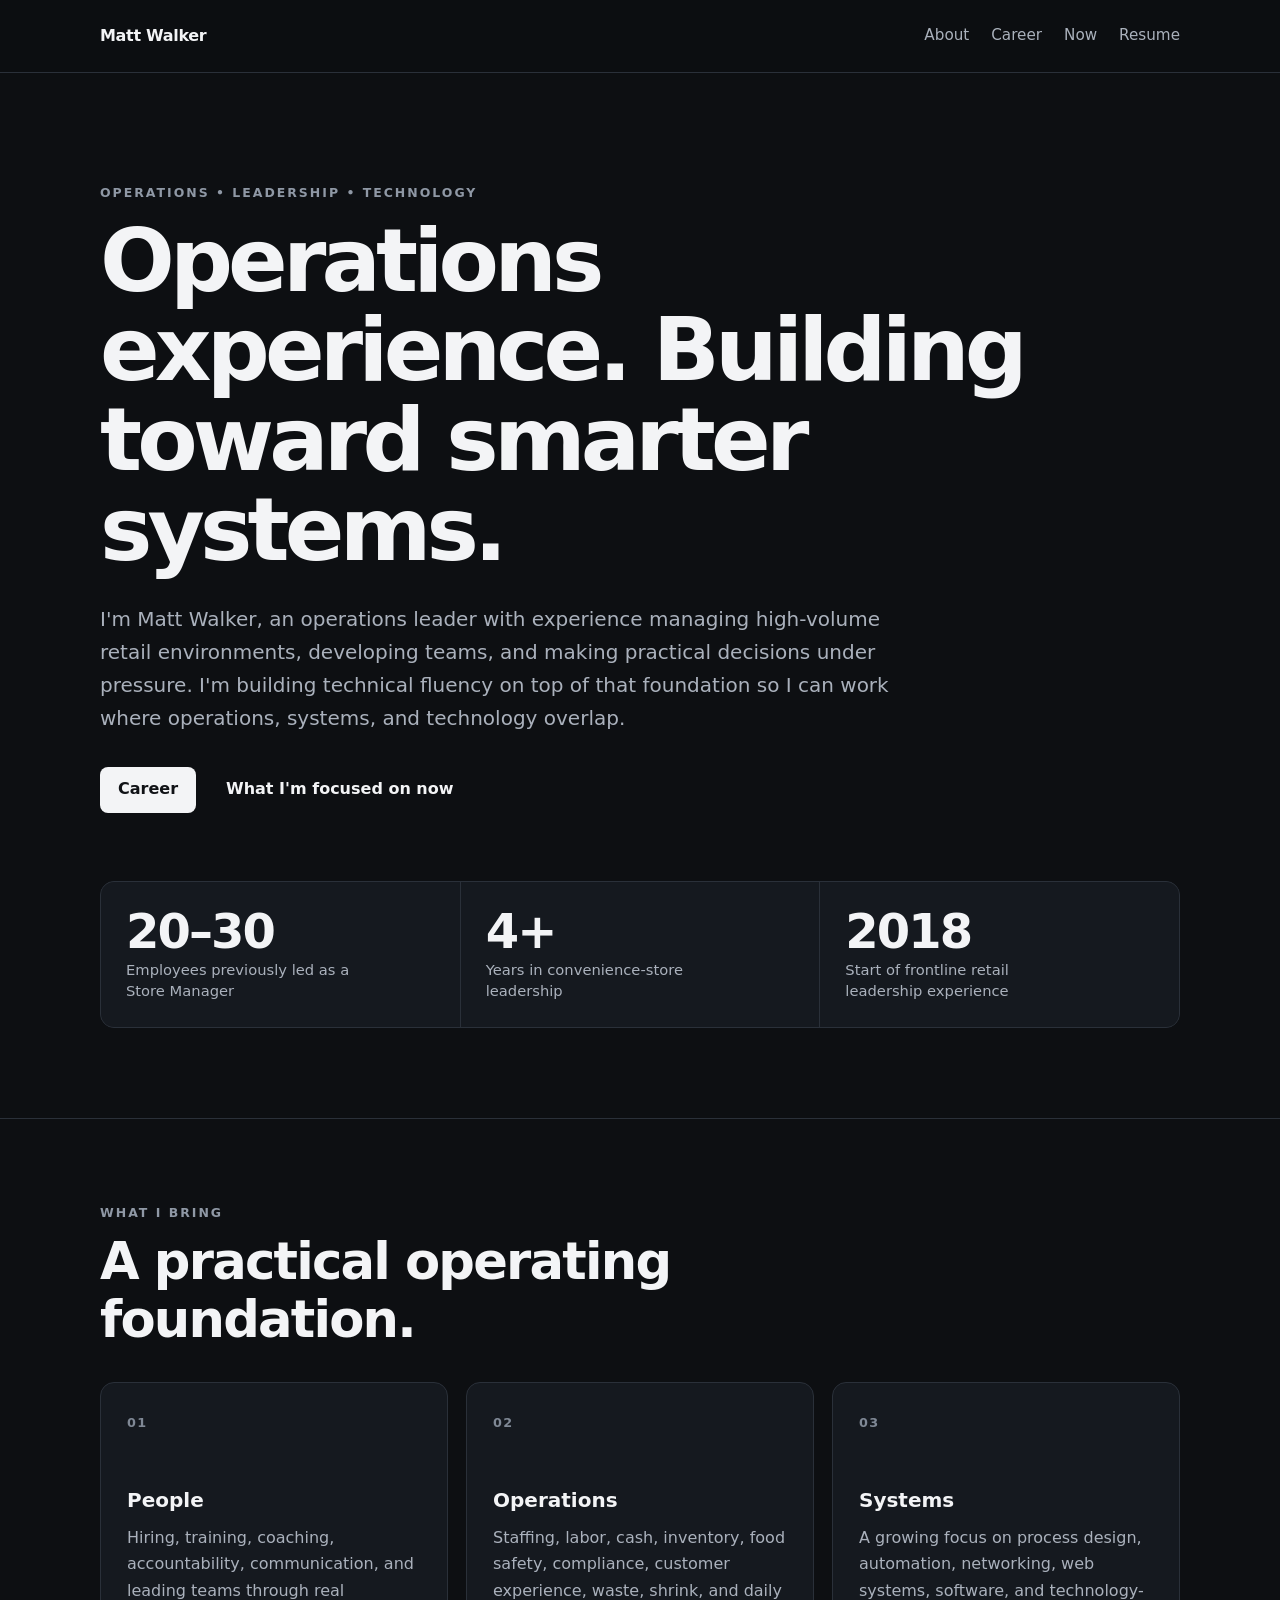
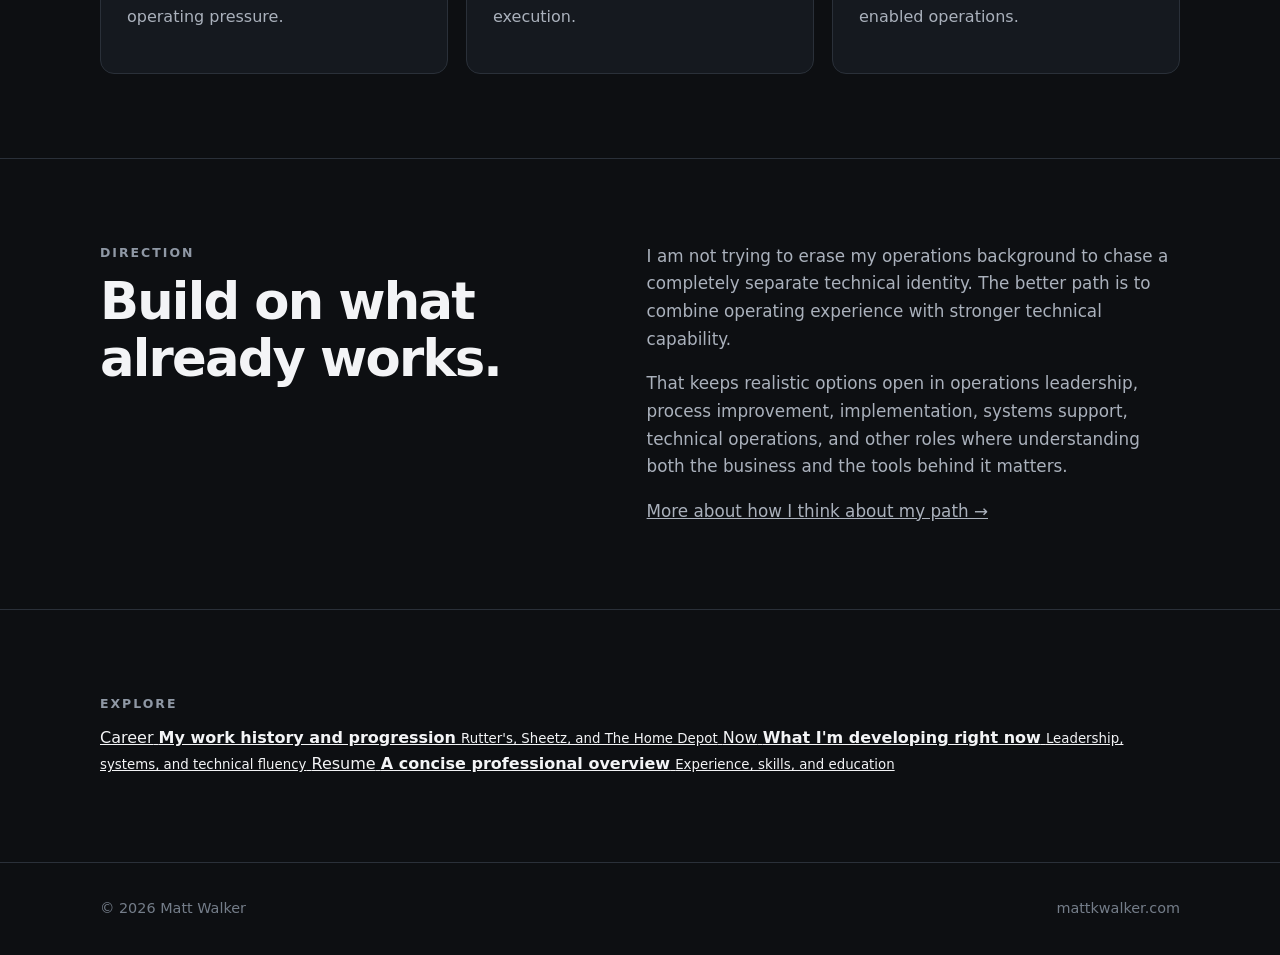
==== commit bdd5cf1d: "Turn homepage into concise multi-page personal site" ====
--- a/index.html
+++ b/index.html
@@ -3,38 +3,36 @@
 <head>
   <meta charset="UTF-8">
   <meta name="viewport" content="width=device-width, initial-scale=1.0">
-  <meta name="description" content="Matt Walker's professional home base for operations leadership, team development, systems thinking, and technology-enabled operations.">
+  <meta name="description" content="Matt Walker's professional home base for operations leadership, systems thinking, and technology-enabled work.">
   <title>Matt Walker | Operations & Technology</title>
-  <link rel="stylesheet" href="style.css">
+  <link rel="stylesheet" href="/style.css">
 </head>
-
 <body>
   <header class="site-header">
     <div class="container nav-wrap">
-      <a class="brand" href="#top">Matt Walker</a>
+      <a class="brand" href="/">Matt Walker</a>
       <nav aria-label="Primary navigation">
-        <a href="#about">About</a>
-        <a href="#career">Career</a>
-        <a href="#capabilities">Capabilities</a>
-        <a href="#impact">Impact</a>
-        <a href="#direction">Direction</a>
+        <a href="/about/">About</a>
+        <a href="/career/">Career</a>
+        <a href="/now/">Now</a>
+        <a href="/resume/">Resume</a>
       </nav>
     </div>
   </header>
 
-  <main id="top">
-    <section class="hero">
+  <main>
+    <section class="hero home-hero">
       <div class="container">
         <p class="eyebrow">Operations • Leadership • Technology</p>
-        <h1>Experienced in running the operation. Building toward improving the systems behind it.</h1>
+        <h1>Operations experience. Building toward smarter systems.</h1>
         <p class="hero-copy">
           I'm Matt Walker, an operations leader with experience managing high-volume retail environments,
-          developing teams, and making practical decisions under pressure. My next chapter is focused on the
-          overlap between operations and technology—using stronger systems, better tools, and technical fluency
-          to improve how work gets done.
+          developing teams, and making practical decisions under pressure. I'm building technical fluency on top
+          of that foundation so I can work where operations, systems, and technology overlap.
         </p>
         <div class="actions">
-          <a class="button primary" href="#career">View career progression</a>
+          <a class="button primary" href="/career/">Career</a>
+          <a class="button secondary" href="/now/">What I'm focused on now</a>
         </div>
 
         <div class="hero-facts" aria-label="Career highlights">
@@ -43,8 +41,8 @@
             <span>Employees previously led as a Store Manager</span>
           </div>
           <div class="fact">
-            <strong>4</strong>
-            <span>Progressive leadership roles across Sheetz and Rutter's</span>
+            <strong>4+</strong>
+            <span>Years in convenience-store leadership</span>
           </div>
           <div class="fact">
             <strong>2018</strong>
@@ -54,273 +52,70 @@
       </div>
     </section>
 
-    <section id="about">
-      <div class="container two-column">
-        <div>
-          <p class="eyebrow">About</p>
-          <h2>I care about making work clearer, more consistent, and easier to execute.</h2>
-        </div>
-        <div class="section-copy">
-          <p>
-            My career has been built in environments where priorities change quickly and execution matters.
-            That has taught me how to lead people, manage competing demands, maintain standards, and make practical
-            decisions without losing sight of the customer or the team.
-          </p>
-          <p>
-            I am especially interested in the systems behind good operations: staffing, communication,
-            accountability, inventory, process design, technology, and the small improvements that reduce friction
-            over time.
-          </p>
-          <p>
-            This site is my long-term professional home base. It is meant to document where I've been, what I can do,
-            and how my capabilities develop over time—not to force my career into one narrow job title.
-          </p>
-        </div>
-      </div>
-    </section>
-
-    <section id="career">
+    <section>
       <div class="container">
-        <p class="eyebrow">Career</p>
-        <h2>Progression through frontline leadership and store management.</h2>
-
-        <div class="timeline">
-          <article class="timeline-item current">
-            <div class="timeline-meta">
-              <span class="timeline-date">Jul 2025 — Present</span>
-              <span class="timeline-company">Rutter's</span>
-            </div>
-            <div class="timeline-content">
-              <h3>Assistant Store Manager</h3>
-              <p>
-                Support daily store execution across multiple areas during fast-paced shifts, balancing customer volume,
-                staffing, operational priorities, and company standards.
-              </p>
-              <ul class="clean-list compact">
-                <li>Coach employees, communicate expectations, and address performance or service concerns.</li>
-                <li>Support cash accountability, inventory, food safety, compliance, vendor activity, and store readiness.</li>
-                <li>Resolve customer, staffing, and equipment issues while keeping the operation moving.</li>
-              </ul>
-            </div>
+        <p class="eyebrow">What I Bring</p>
+        <h2>A practical operating foundation.</h2>
+        <div class="card-grid">
+          <article class="card">
+            <span class="card-number">01</span>
+            <h3>People</h3>
+            <p>Hiring, training, coaching, accountability, communication, and leading teams through real operating pressure.</p>
           </article>
-
-          <article class="timeline-item">
-            <div class="timeline-meta">
-              <span class="timeline-date">Jan 2024 — Jul 2025</span>
-              <span class="timeline-company">Sheetz</span>
-            </div>
-            <div class="timeline-content">
-              <h3>Store Manager</h3>
-              <p>
-                Managed the overall operation of a high-volume convenience store and led a team of approximately
-                20 to 30 employees across multiple shifts.
-              </p>
-              <ul class="clean-list compact">
-                <li>Owned hiring, scheduling, training, coaching, labor decisions, and employee development.</li>
-                <li>Oversaw cash reconciliation, deposits, ordering, inventory, waste, and shrink prevention.</li>
-                <li>Reviewed sales and performance results and adjusted priorities around service, staffing, and execution.</li>
-              </ul>
-            </div>
+          <article class="card">
+            <span class="card-number">02</span>
+            <h3>Operations</h3>
+            <p>Staffing, labor, cash, inventory, food safety, compliance, customer experience, waste, shrink, and daily execution.</p>
           </article>
-
-          <article class="timeline-item">
-            <div class="timeline-meta">
-              <span class="timeline-date">May 2022 — Jan 2024</span>
-              <span class="timeline-company">Sheetz</span>
-            </div>
-            <div class="timeline-content">
-              <h3>Hospitality Manager</h3>
-              <p>
-                Led food-service operations with responsibility for staffing, product quality, cleanliness, safety,
-                inventory, waste, cash accountability, and daily department priorities.
-              </p>
-            </div>
-          </article>
-
-          <article class="timeline-item">
-            <div class="timeline-meta">
-              <span class="timeline-date">Dec 2021 — May 2022</span>
-              <span class="timeline-company">Sheetz</span>
-            </div>
-            <div class="timeline-content">
-              <h3>Supervisor</h3>
-              <p>
-                Directed shift activities, assigned responsibilities, supported employee training, and reinforced
-                operational and service expectations.
-              </p>
-            </div>
-          </article>
-
-          <article class="timeline-item">
-            <div class="timeline-meta">
-              <span class="timeline-date">Aug 2018 — Jul 2021</span>
-              <span class="timeline-company">The Home Depot</span>
-            </div>
-            <div class="timeline-content">
-              <h3>Head Cashier</h3>
-              <p>
-                Supported front-end operations, cashier performance, customer-service resolution, register accountability,
-                and training for new associates.
-              </p>
-            </div>
+          <article class="card">
+            <span class="card-number">03</span>
+            <h3>Systems</h3>
+            <p>A growing focus on process design, automation, networking, web systems, software, and technology-enabled operations.</p>
           </article>
         </div>
       </div>
     </section>
 
-    <section id="capabilities">
-      <div class="container">
-        <p class="eyebrow">Capabilities</p>
-        <h2>Operational skills that transfer beyond one company or job title.</h2>
-
-        <div class="capability-grid">
-          <article class="capability-card">
-            <div class="capability-topline"><span>01</span><span>People</span></div>
-            <h3>Team leadership & development</h3>
-            <p>
-              Hiring, onboarding, training, coaching, setting expectations, handling performance concerns, and helping
-              employees succeed across multiple shifts.
-            </p>
-          </article>
-
-          <article class="capability-card">
-            <div class="capability-topline"><span>02</span><span>Operations</span></div>
-            <h3>Execution & accountability</h3>
-            <p>
-              Staffing, labor management, cash accountability, inventory control, ordering, merchandising, food safety,
-              compliance, waste, and shrink prevention.
-            </p>
-          </article>
-
-          <article class="capability-card">
-            <div class="capability-topline"><span>03</span><span>Judgment</span></div>
-            <h3>Decision-making under pressure</h3>
-            <p>
-              Prioritizing around customer volume, staffing levels, operational risk, equipment problems, service issues,
-              and changing business needs without losing control of the shift.
-            </p>
-          </article>
-
-          <article class="capability-card">
-            <div class="capability-topline"><span>04</span><span>Systems</span></div>
-            <h3>Process & technology mindset</h3>
-            <p>
-              Looking for repeatable systems that reduce confusion and improve execution while building practical
-              knowledge in automation, networking, web infrastructure, software, and modern digital tools.
-            </p>
-          </article>
+    <section>
+      <div class="container two-column">
+        <div>
+          <p class="eyebrow">Direction</p>
+          <h2>Build on what already works.</h2>
+        </div>
+        <div class="section-copy">
+          <p>
+            I am not trying to erase my operations background to chase a completely separate technical identity.
+            The better path is to combine operating experience with stronger technical capability.
+          </p>
+          <p>
+            That keeps realistic options open in operations leadership, process improvement, implementation,
+            systems support, technical operations, and other roles where understanding both the business and the
+            tools behind it matters.
+          </p>
+          <a class="text-link" href="/about/">More about how I think about my path →</a>
         </div>
       </div>
     </section>
 
-    <section id="impact">
+    <section>
       <div class="container">
-        <p class="eyebrow">Operational Impact</p>
-        <h2>Focused on improving the fundamentals that make a store perform.</h2>
-
-        <div class="card-grid">
-          <article class="card">
-            <span class="card-number">01</span>
-            <h3>Customer experience</h3>
-            <p>
-              At Sheetz, I consistently pushed for stronger service execution and saw improvement in customer-facing
-              performance measures during my time in management.
-            </p>
-          </article>
-
-          <article class="card">
-            <span class="card-number">02</span>
-            <h3>Waste & shrink control</h3>
-            <p>
-              I treated waste, inventory accuracy, and shrink as operating disciplines—not just numbers to review—and
-              worked to improve control through stronger daily execution and accountability.
-            </p>
-          </article>
-
-          <article class="card">
-            <span class="card-number">03</span>
-            <h3>Team stability</h3>
-            <p>
-              Hiring, training, coaching, scheduling, and retention were recurring management priorities. I worked to
-              create a more stable team and reduce avoidable turnover without relying on inflated or unverifiable metrics.
-            </p>
-          </article>
-        </div>
-      </div>
-    </section>
-
-    <section id="focus">
-      <div class="container">
-        <p class="eyebrow">Current Focus</p>
-        <h2>Building the second half of my skill set.</h2>
-
-        <div class="card-grid">
-          <article class="card">
-            <span class="card-number">01</span>
-            <h3>Leadership depth</h3>
-            <p>
-              Continuing to improve delegation, coaching, accountability, communication, and the ability to create
-              strong execution through other people.
-            </p>
-          </article>
-
-          <article class="card">
-            <span class="card-number">02</span>
-            <h3>Technical fluency</h3>
-            <p>
-              Building practical understanding of automation, networking, web systems, software, and digital tools so
-              technology becomes another way to solve operational problems.
-            </p>
-          </article>
-
-          <article class="card">
-            <span class="card-number">03</span>
-            <h3>Systems thinking</h3>
-            <p>
-              Learning to look beyond individual tasks and understand the processes, information flows, tools, and
-              dependencies that determine whether an operation works reliably.
-            </p>
-          </article>
-        </div>
-      </div>
-    </section>
-
-    <section id="education">
-      <div class="container two-column compact-section">
-        <div>
-          <p class="eyebrow">Education</p>
-          <h2>Pennsylvania State University</h2>
-        </div>
-        <div class="section-copy">
-          <p>
-            Four years of study in Early Childhood Education at Pennsylvania State University in State College,
-            Pennsylvania, from 2016 to 2020.
-          </p>
-        </div>
-      </div>
-    </section>
-
-    <section id="direction">
-      <div class="container two-column">
-        <div>
-          <p class="eyebrow">Direction</p>
-          <h2>Operations + technology is the most useful path forward.</h2>
-        </div>
-        <div class="section-copy">
-          <p>
-            I have real operating experience, and I do not want to throw that away to chase a completely unrelated
-            technical identity. The more realistic path is to build technical capability on top of what I already know:
-            people, execution, service, inventory, staffing, accountability, and business operations.
-          </p>
-          <p>
-            That can lead toward stronger operations leadership, technology-enabled operations, implementation,
-            systems support, process improvement, or other roles where understanding both the business and the tools
-            behind it creates an advantage.
-          </p>
-          <p>
-            I do not need to know the exact future title yet. The priority is becoming more capable at the intersection
-            of operations and technology so that more credible options are available when the right opportunity appears.
-          </p>
+        <p class="eyebrow">Explore</p>
+        <div class="link-grid">
+          <a class="link-card" href="/career/">
+            <span>Career</span>
+            <strong>My work history and progression</strong>
+            <small>Rutter's, Sheetz, and The Home Depot</small>
+          </a>
+          <a class="link-card" href="/now/">
+            <span>Now</span>
+            <strong>What I'm developing right now</strong>
+            <small>Leadership, systems, and technical fluency</small>
+          </a>
+          <a class="link-card" href="/resume/">
+            <span>Resume</span>
+            <strong>A concise professional overview</strong>
+            <small>Experience, skills, and education</small>
+          </a>
         </div>
       </div>
     </section>
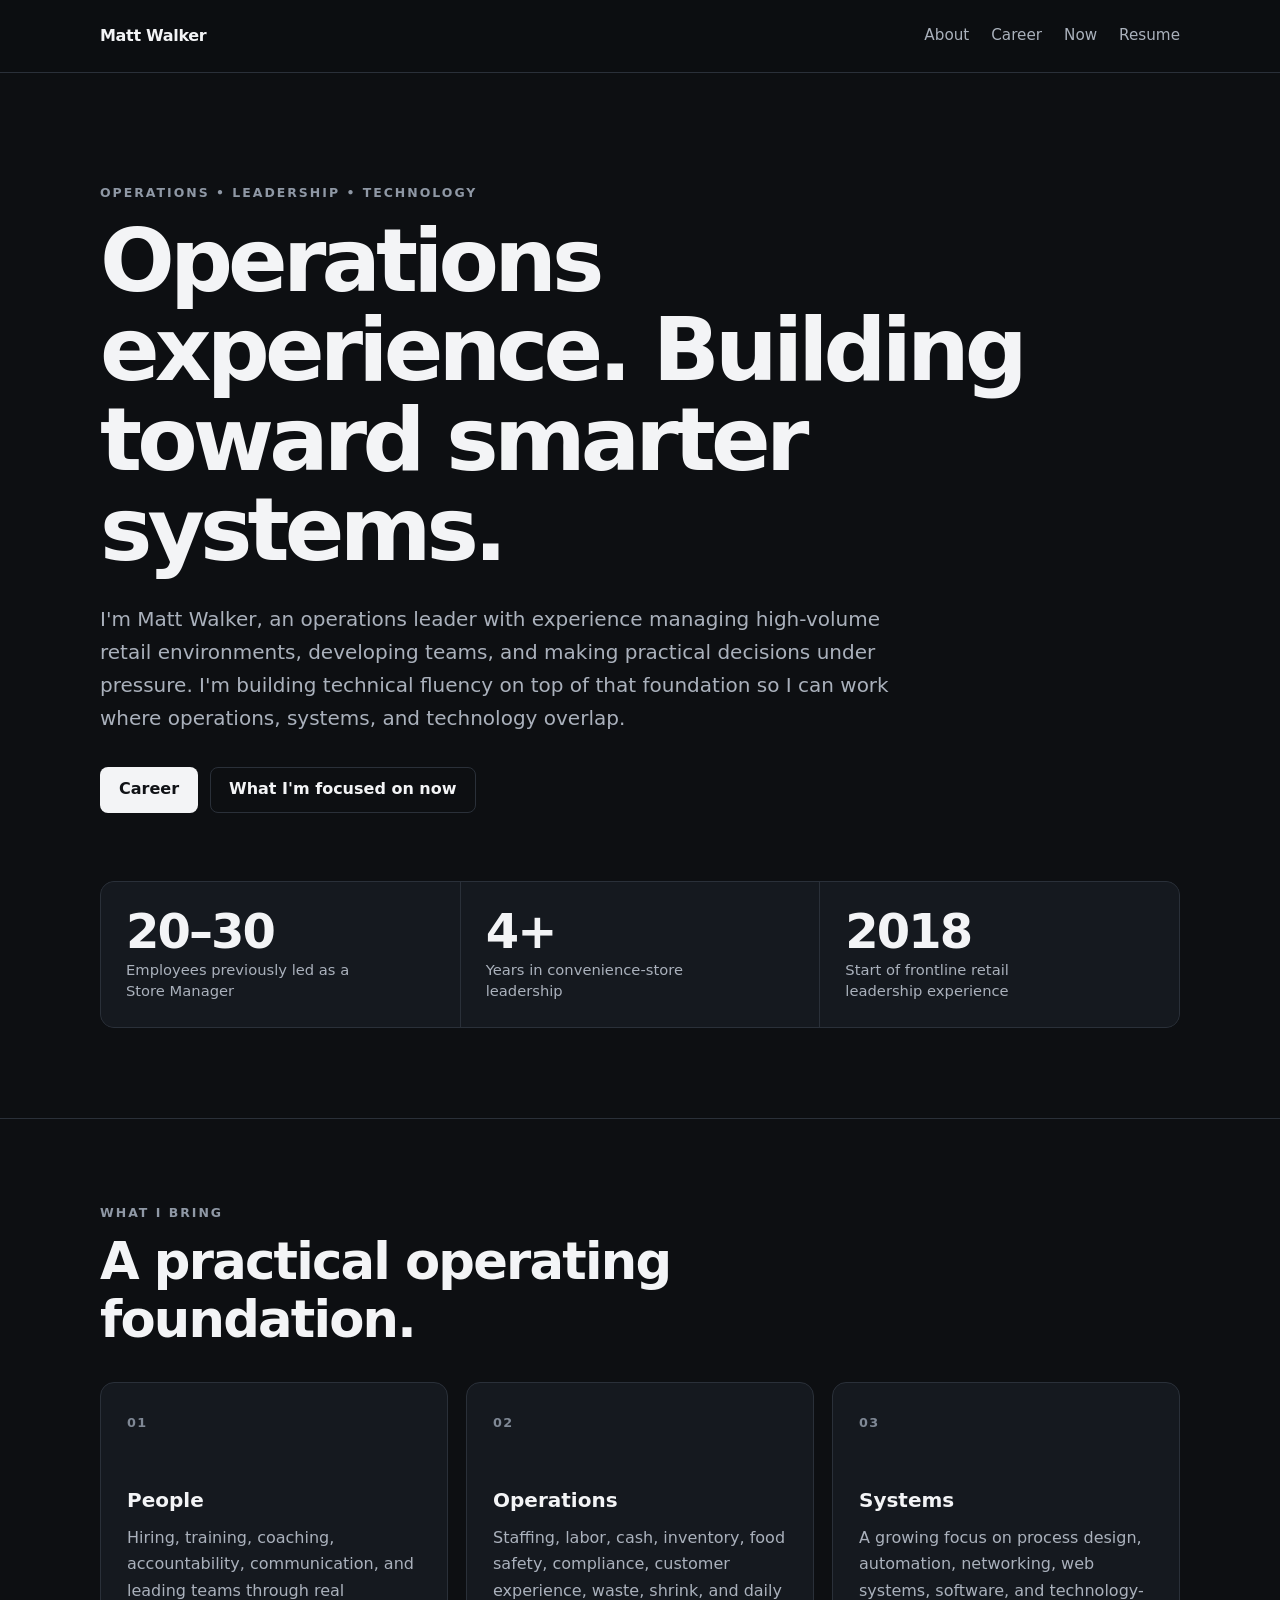
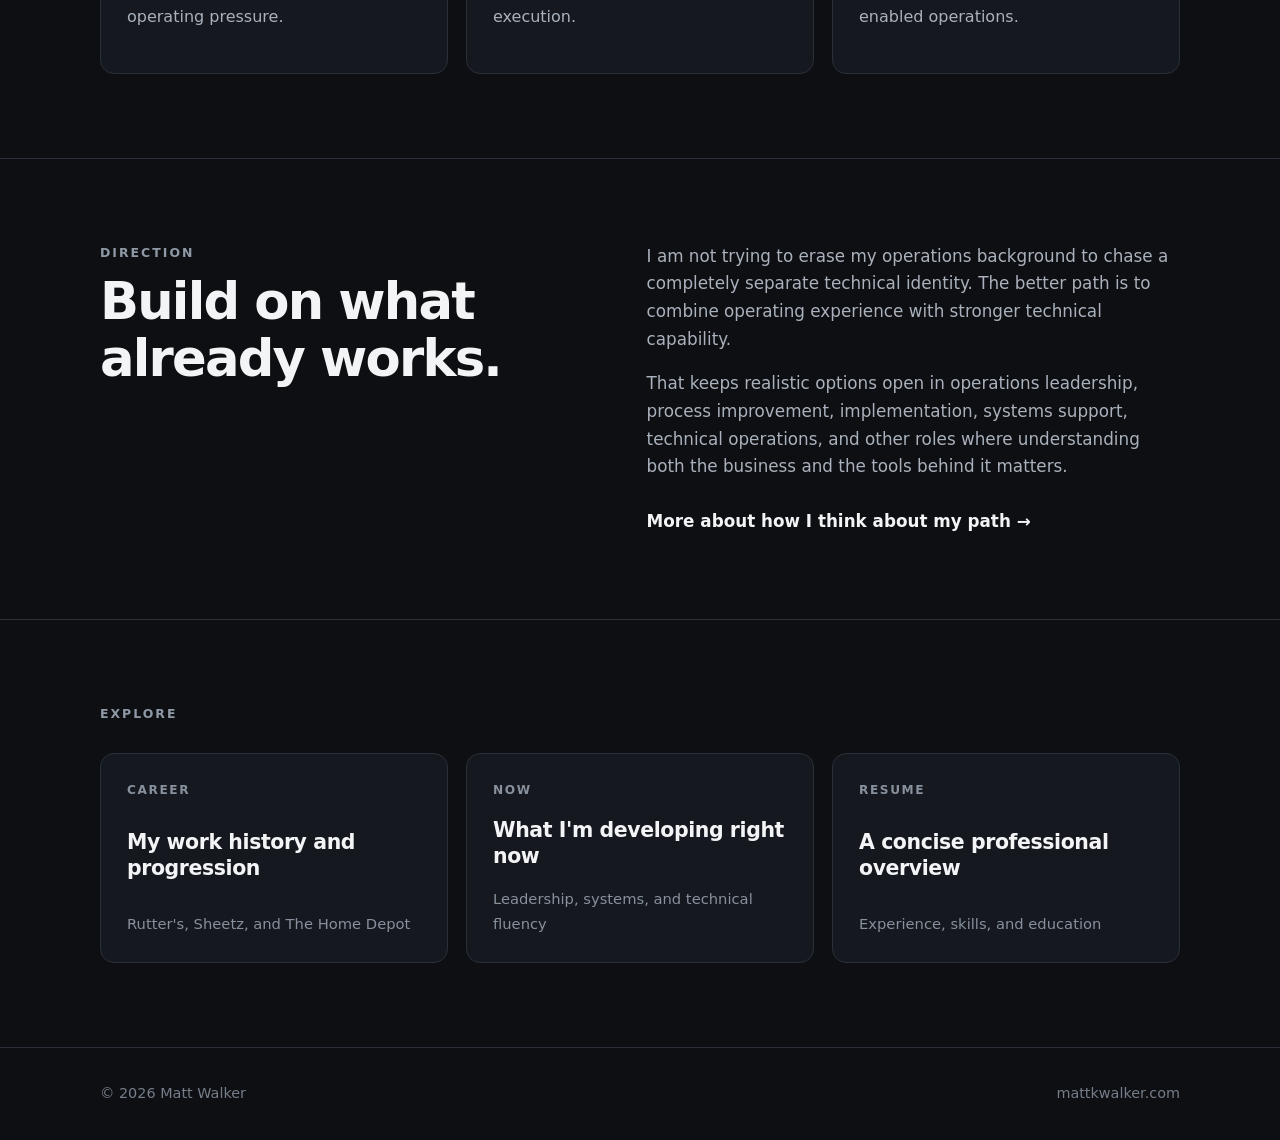
==== commit 8af14eea: "Add metadata, branding, and accessibility polish to homepage" ====
--- a/index.html
+++ b/index.html
@@ -4,8 +4,43 @@
   <meta charset="UTF-8">
   <meta name="viewport" content="width=device-width, initial-scale=1.0">
   <meta name="description" content="Matt Walker's professional home base for operations leadership, systems thinking, and technology-enabled work.">
+  <meta name="author" content="Matt Walker">
+  <meta name="theme-color" content="#0d0f12">
+  <meta name="color-scheme" content="dark">
+  <link rel="canonical" href="https://mattkwalker.com/">
+
+  <meta property="og:site_name" content="Matt Walker">
+  <meta property="og:type" content="website">
+  <meta property="og:title" content="Matt Walker | Operations & Technology">
+  <meta property="og:description" content="Operations leadership experience with a growing focus on systems, technical fluency, and technology-enabled work.">
+  <meta property="og:url" content="https://mattkwalker.com/">
+  <meta property="og:locale" content="en_US">
+
+  <meta name="twitter:card" content="summary">
+  <meta name="twitter:title" content="Matt Walker | Operations & Technology">
+  <meta name="twitter:description" content="Operations leadership experience with a growing focus on systems, technical fluency, and technology-enabled work.">
+
   <title>Matt Walker | Operations & Technology</title>
+  <link rel="icon" href="/favicon.svg" type="image/svg+xml">
+  <link rel="manifest" href="/site.webmanifest">
   <link rel="stylesheet" href="/style.css">
+  <link rel="stylesheet" href="/polish.css">
+
+  <script type="application/ld+json">
+  {
+    "@context": "https://schema.org",
+    "@type": "Person",
+    "name": "Matt Walker",
+    "url": "https://mattkwalker.com/",
+    "jobTitle": "Assistant Store Manager",
+    "knowsAbout": [
+      "Retail operations",
+      "Team leadership",
+      "Systems thinking",
+      "Technology-enabled operations"
+    ]
+  }
+  </script>
 </head>
 <body>
   <header class="site-header">
--- a/style.css
+++ b/style.css
@@ -28,6 +28,10 @@
   color: inherit;
 }
 
+button {
+  font: inherit;
+}
+
 .container {
   width: min(1080px, 90%);
   margin: 0 auto;
@@ -68,21 +72,39 @@
   font-size: 0.95rem;
 }
 
-nav a:hover {
+nav a:hover,
+nav a.active {
   color: var(--text);
 }
 
-.hero {
+nav a.active {
+  text-decoration: underline;
+  text-decoration-color: #59616c;
+  text-underline-offset: 7px;
+}
+
+.hero,
+.page-hero {
   padding: 110px 0 90px;
   border-top: 0;
 }
 
-.hero h1 {
+.page-hero {
+  padding-bottom: 72px;
+}
+
+.hero h1,
+.page-hero h1 {
   max-width: 960px;
   margin: 12px 0 28px;
   font-size: clamp(2.8rem, 7vw, 5.5rem);
   line-height: 1.02;
   letter-spacing: -0.055em;
+}
+
+.page-hero h1 {
+  max-width: 900px;
+  font-size: clamp(2.7rem, 6vw, 4.8rem);
 }
 
 .hero-copy {
@@ -114,9 +136,11 @@
   justify-content: center;
   min-height: 46px;
   padding: 0 18px;
+  border: 1px solid transparent;
   border-radius: 8px;
   text-decoration: none;
   font-weight: 700;
+  cursor: pointer;
   transition: transform 0.15s ease, background 0.15s ease, border-color 0.15s ease;
 }
 
@@ -127,6 +151,29 @@
 .button.primary {
   background: var(--text);
   color: #101216;
+}
+
+.button.secondary {
+  background: transparent;
+  border-color: var(--line);
+  color: var(--text);
+}
+
+.button.secondary:hover {
+  background: var(--surface);
+}
+
+.text-link {
+  display: inline-block;
+  margin-top: 10px;
+  color: var(--text);
+  font-weight: 700;
+  text-decoration: none;
+}
+
+.text-link:hover {
+  text-decoration: underline;
+  text-underline-offset: 4px;
 }
 
 .hero-facts {
@@ -206,7 +253,7 @@
 }
 
 .timeline {
-  margin-top: 42px;
+  margin-top: 12px;
   border-top: 1px solid var(--line);
 }
 
@@ -335,6 +382,210 @@
   letter-spacing: 0.1em;
 }
 
+.link-grid {
+  display: grid;
+  grid-template-columns: repeat(3, minmax(0, 1fr));
+  gap: 18px;
+  margin-top: 28px;
+}
+
+.link-card {
+  min-height: 205px;
+  padding: 26px;
+  display: flex;
+  flex-direction: column;
+  justify-content: space-between;
+  gap: 18px;
+  text-decoration: none;
+  background: var(--surface);
+  border: 1px solid var(--line);
+  border-radius: 14px;
+  transition: transform 0.15s ease, border-color 0.15s ease;
+}
+
+.link-card:hover {
+  transform: translateY(-2px);
+  border-color: #4a5360;
+}
+
+.link-card span,
+.link-card small {
+  color: #87909c;
+}
+
+.link-card span {
+  font-size: 0.76rem;
+  font-weight: 700;
+  letter-spacing: 0.13em;
+  text-transform: uppercase;
+}
+
+.link-card strong {
+  font-size: 1.28rem;
+  line-height: 1.25;
+  letter-spacing: -0.02em;
+}
+
+.link-card small {
+  font-size: 0.92rem;
+}
+
+.path-strip {
+  display: grid;
+  grid-template-columns: 1fr auto 1fr auto 1fr;
+  align-items: center;
+  gap: 18px;
+  margin-top: 30px;
+  padding: 28px;
+  background: var(--surface);
+  border: 1px solid var(--line);
+  border-radius: 14px;
+}
+
+.path-strip > div:not(.path-arrow) {
+  display: flex;
+  flex-direction: column;
+  gap: 7px;
+}
+
+.path-strip span {
+  color: #87909c;
+  font-size: 0.76rem;
+  font-weight: 700;
+  letter-spacing: 0.12em;
+  text-transform: uppercase;
+}
+
+.path-strip strong {
+  font-size: 1.05rem;
+}
+
+.path-arrow {
+  color: #68717d;
+  font-size: 1.35rem;
+}
+
+.resume-shell {
+  padding: 56px 0 84px;
+  border-top: 0;
+}
+
+.resume-document {
+  padding: 48px;
+  background: #12151a;
+  border: 1px solid var(--line);
+  border-radius: 16px;
+}
+
+.resume-heading {
+  display: flex;
+  justify-content: space-between;
+  align-items: flex-start;
+  gap: 32px;
+  padding-bottom: 30px;
+  border-bottom: 1px solid var(--line);
+}
+
+.resume-heading h1 {
+  margin: 2px 0 8px;
+  font-size: clamp(2.5rem, 5vw, 4rem);
+  line-height: 1;
+  letter-spacing: -0.05em;
+}
+
+.resume-title {
+  margin: 0;
+  color: var(--muted);
+}
+
+.resume-section {
+  padding: 30px 0;
+  border-bottom: 1px solid var(--line);
+}
+
+.resume-section:last-child {
+  border-bottom: 0;
+  padding-bottom: 0;
+}
+
+.resume-section h2 {
+  margin-bottom: 18px;
+  font-size: 1rem;
+  letter-spacing: 0.1em;
+  text-transform: uppercase;
+}
+
+.resume-section > p {
+  max-width: 900px;
+  color: var(--muted);
+}
+
+.skill-list {
+  display: flex;
+  flex-wrap: wrap;
+  gap: 8px;
+}
+
+.skill-list span {
+  padding: 7px 10px;
+  color: var(--muted);
+  background: var(--surface);
+  border: 1px solid var(--line);
+  border-radius: 6px;
+  font-size: 0.9rem;
+}
+
+.resume-role {
+  padding: 24px 0;
+  border-top: 1px solid var(--line);
+}
+
+.resume-role:first-of-type {
+  border-top: 0;
+  padding-top: 0;
+}
+
+.resume-role-head {
+  display: flex;
+  justify-content: space-between;
+  align-items: flex-start;
+  gap: 30px;
+}
+
+.resume-role-head > div {
+  display: flex;
+  flex-direction: column;
+  gap: 3px;
+}
+
+.resume-role-head strong {
+  font-size: 1.08rem;
+}
+
+.resume-role-head span,
+.resume-role-head time,
+.resume-role li {
+  color: var(--muted);
+}
+
+.resume-role-head time {
+  white-space: nowrap;
+  font-size: 0.9rem;
+}
+
+.resume-role ul {
+  margin: 15px 0 0;
+  padding-left: 20px;
+}
+
+.resume-role li + li {
+  margin-top: 6px;
+}
+
+.education-line {
+  padding-top: 2px;
+}
+
 footer {
   padding: 34px 0;
   color: #747d89;
@@ -359,7 +610,8 @@
     gap: 14px 18px;
   }
 
-  .hero {
+  .hero,
+  .page-hero {
     padding: 78px 0 72px;
   }
 
@@ -371,7 +623,8 @@
   .two-column,
   .timeline-item,
   .capability-grid,
-  .card-grid {
+  .card-grid,
+  .link-grid {
     grid-template-columns: 1fr;
   }
 
@@ -400,6 +653,25 @@
   .card-number {
     margin-bottom: 24px;
   }
+
+  .path-strip {
+    grid-template-columns: 1fr;
+  }
+
+  .path-arrow {
+    transform: rotate(90deg);
+    width: 20px;
+  }
+
+  .resume-document {
+    padding: 30px;
+  }
+
+  .resume-heading,
+  .resume-role-head {
+    flex-direction: column;
+    gap: 14px;
+  }
 }
 
 @media (max-width: 520px) {
@@ -411,7 +683,8 @@
     font-size: 0.9rem;
   }
 
-  .hero h1 {
+  .hero h1,
+  .page-hero h1 {
     font-size: clamp(2.45rem, 13.5vw, 4rem);
   }
 
@@ -420,8 +693,58 @@
     width: 100%;
   }
 
+  .resume-document {
+    width: 94%;
+    padding: 22px;
+  }
+
   .footer-wrap {
     flex-direction: column;
     gap: 6px;
   }
 }
+
+@media print {
+  :root {
+    --bg: #ffffff;
+    --surface: #ffffff;
+    --surface-2: #ffffff;
+    --text: #111111;
+    --muted: #444444;
+    --line: #d9d9d9;
+  }
+
+  body,
+  .resume-document {
+    background: #ffffff;
+    color: #111111;
+  }
+
+  .no-print {
+    display: none !important;
+  }
+
+  .resume-shell {
+    padding: 0;
+  }
+
+  .resume-document {
+    width: 100%;
+    max-width: none;
+    padding: 0;
+    border: 0;
+    border-radius: 0;
+  }
+
+  .resume-heading h1 {
+    font-size: 32pt;
+  }
+
+  .resume-section {
+    break-inside: avoid;
+  }
+
+  .resume-role {
+    break-inside: avoid;
+  }
+}
--- a/polish.css
+++ b/polish.css
@@ -0,0 +1,74 @@
+/* Small progressive enhancements layered over the main stylesheet. */
+
+body {
+  text-rendering: optimizeLegibility;
+  -webkit-font-smoothing: antialiased;
+}
+
+nav a {
+  padding: 8px 0;
+}
+
+section[id] {
+  scroll-margin-top: 96px;
+}
+
+:focus-visible {
+  outline: 2px solid #f3f4f6;
+  outline-offset: 4px;
+  border-radius: 3px;
+}
+
+@media (max-width: 620px) {
+  .nav-wrap {
+    gap: 10px;
+  }
+
+  nav {
+    width: 100%;
+    flex-wrap: nowrap;
+    overflow-x: auto;
+    gap: 18px;
+    padding-bottom: 2px;
+    scrollbar-width: none;
+    -webkit-overflow-scrolling: touch;
+  }
+
+  nav::-webkit-scrollbar {
+    display: none;
+  }
+
+  nav a {
+    flex: 0 0 auto;
+    white-space: nowrap;
+  }
+
+  .resume-document {
+    padding: 28px 20px;
+  }
+
+  .resume-role-head,
+  .resume-heading {
+    gap: 14px;
+  }
+}
+
+@media (prefers-reduced-motion: reduce) {
+  html {
+    scroll-behavior: auto;
+  }
+
+  *,
+  *::before,
+  *::after {
+    scroll-behavior: auto !important;
+    transition-duration: 0.01ms !important;
+    animation-duration: 0.01ms !important;
+    animation-iteration-count: 1 !important;
+  }
+
+  .button:hover,
+  .link-card:hover {
+    transform: none;
+  }
+}
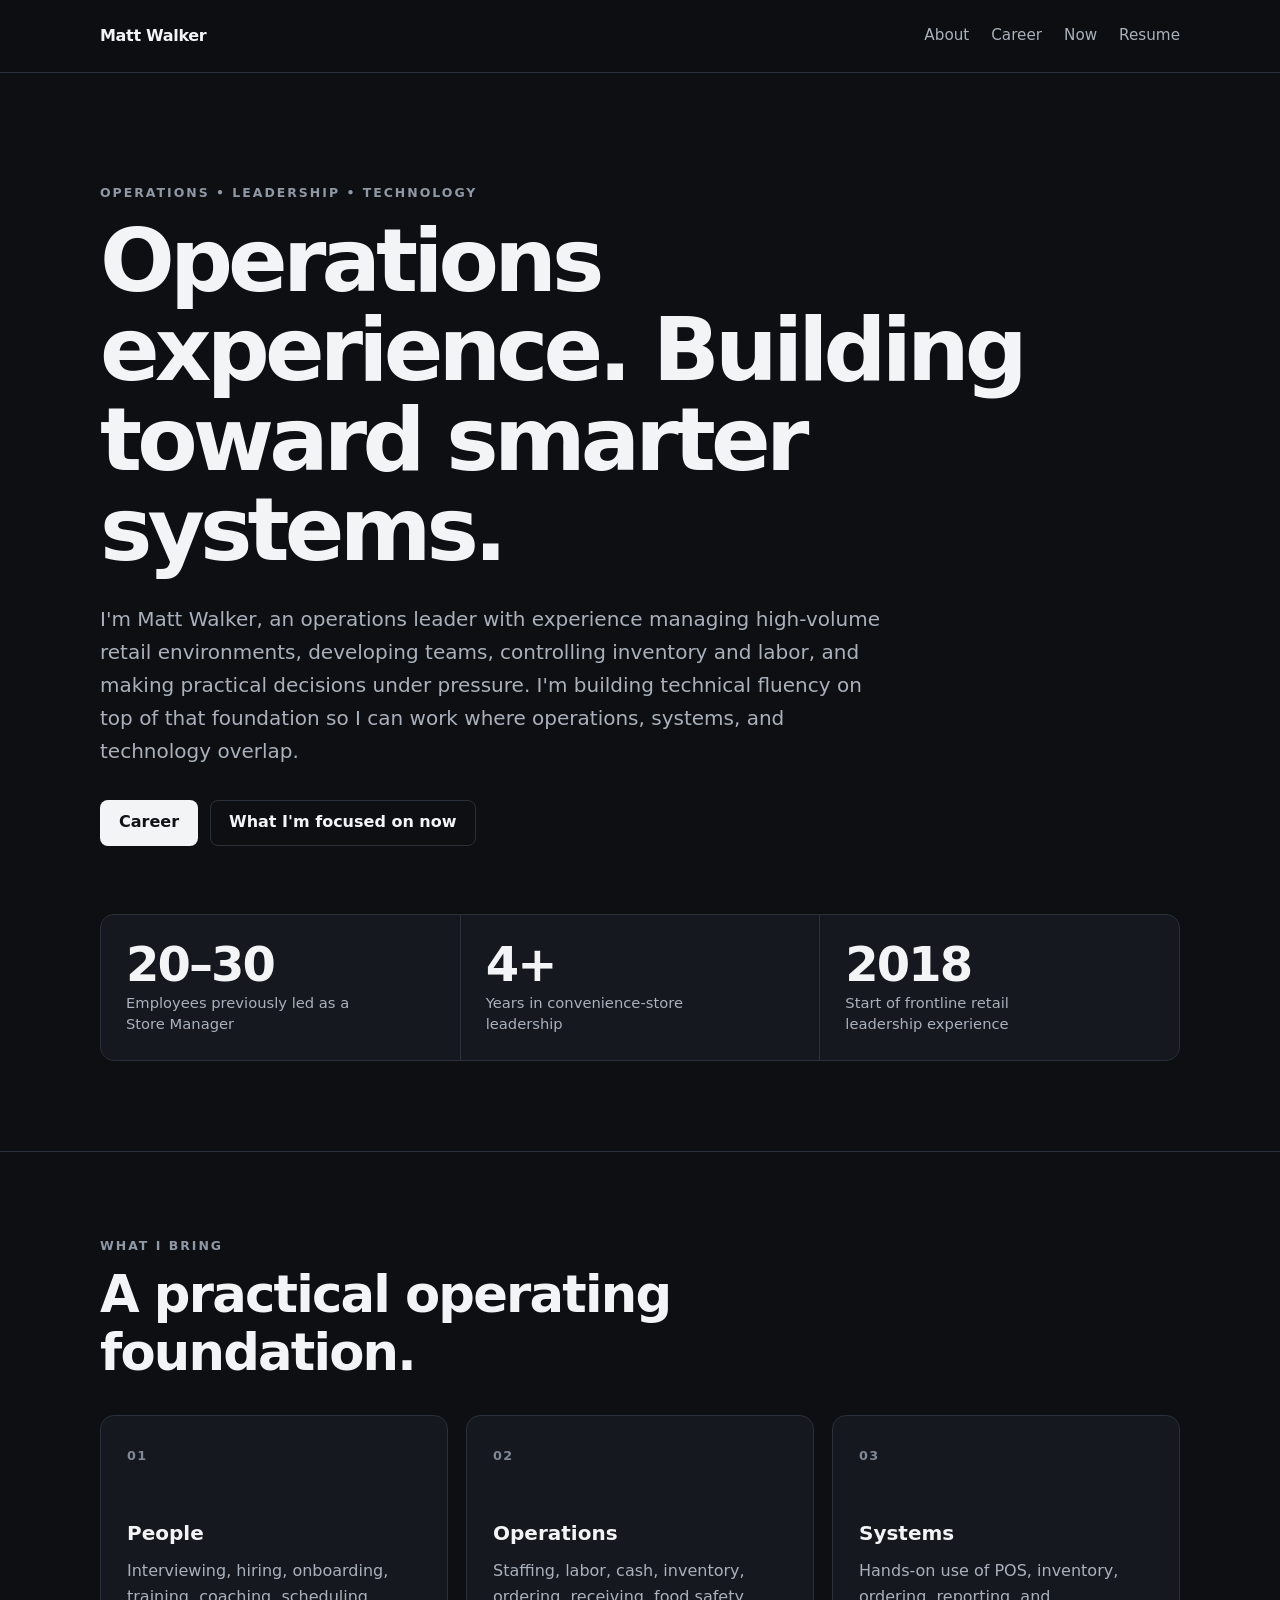
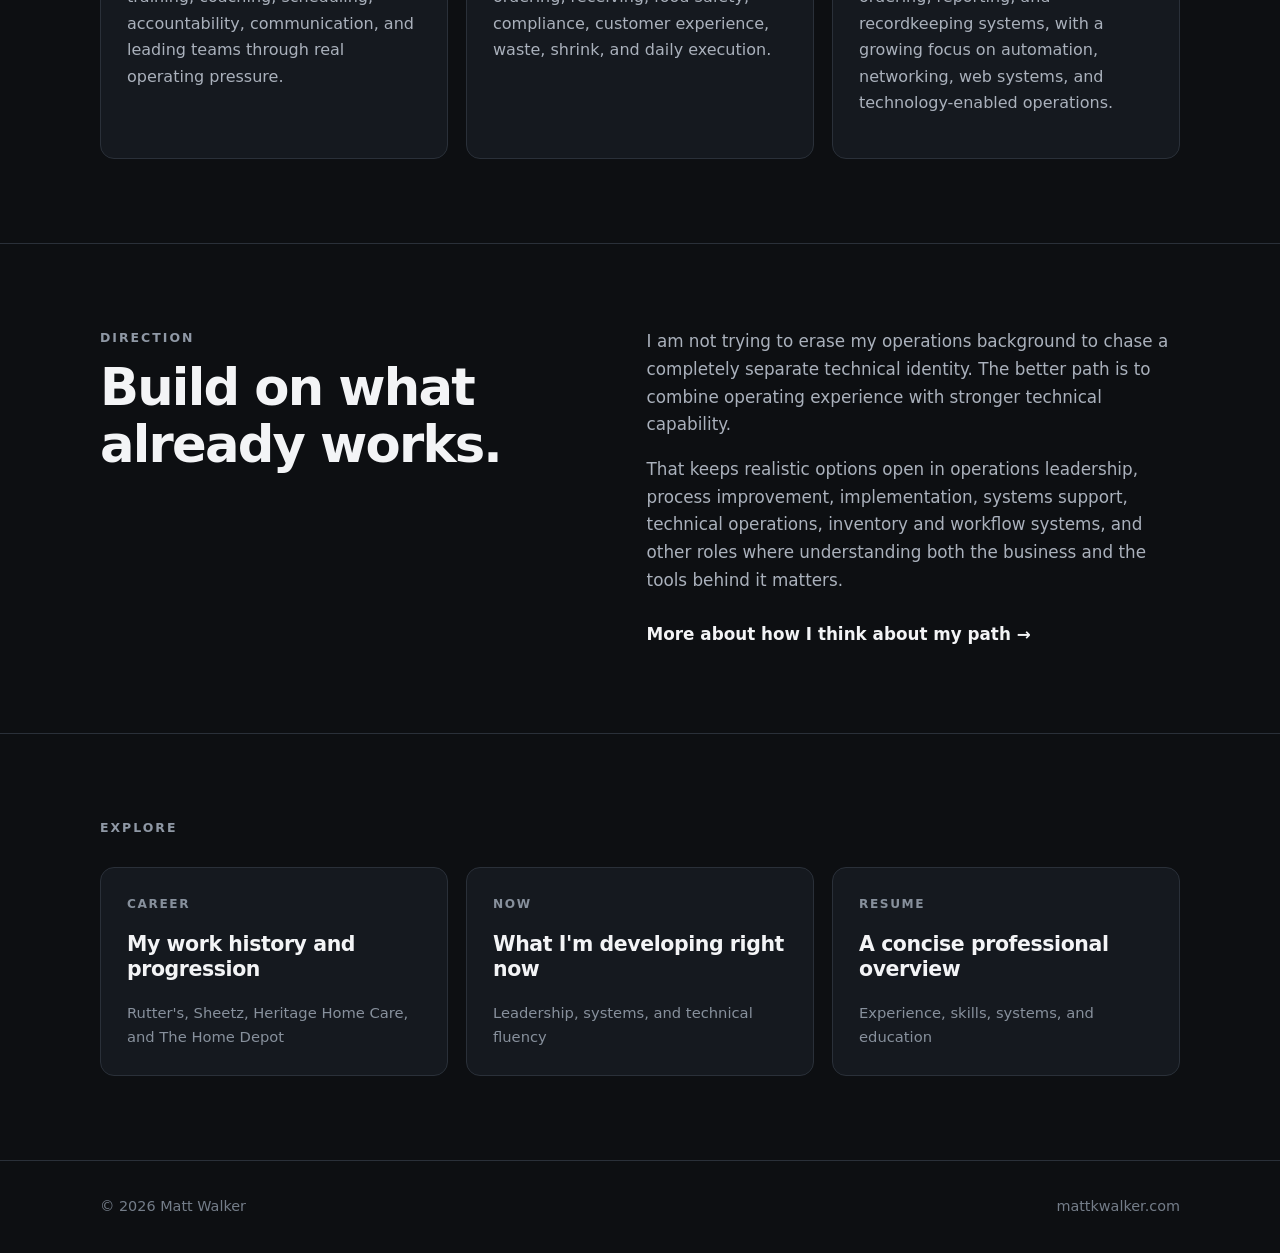
==== commit b95d63e7: "Cross-check homepage against full resume history" ====
--- a/index.html
+++ b/index.html
@@ -36,6 +36,8 @@
     "knowsAbout": [
       "Retail operations",
       "Team leadership",
+      "Employee training and development",
+      "Inventory control",
       "Systems thinking",
       "Technology-enabled operations"
     ]
@@ -62,8 +64,9 @@
         <h1>Operations experience. Building toward smarter systems.</h1>
         <p class="hero-copy">
           I'm Matt Walker, an operations leader with experience managing high-volume retail environments,
-          developing teams, and making practical decisions under pressure. I'm building technical fluency on top
-          of that foundation so I can work where operations, systems, and technology overlap.
+          developing teams, controlling inventory and labor, and making practical decisions under pressure.
+          I'm building technical fluency on top of that foundation so I can work where operations, systems,
+          and technology overlap.
         </p>
         <div class="actions">
           <a class="button primary" href="/career/">Career</a>
@@ -95,17 +98,17 @@
           <article class="card">
             <span class="card-number">01</span>
             <h3>People</h3>
-            <p>Hiring, training, coaching, accountability, communication, and leading teams through real operating pressure.</p>
+            <p>Interviewing, hiring, onboarding, training, coaching, scheduling, accountability, communication, and leading teams through real operating pressure.</p>
           </article>
           <article class="card">
             <span class="card-number">02</span>
             <h3>Operations</h3>
-            <p>Staffing, labor, cash, inventory, food safety, compliance, customer experience, waste, shrink, and daily execution.</p>
+            <p>Staffing, labor, cash, inventory, ordering, receiving, food safety, compliance, customer experience, waste, shrink, and daily execution.</p>
           </article>
           <article class="card">
             <span class="card-number">03</span>
             <h3>Systems</h3>
-            <p>A growing focus on process design, automation, networking, web systems, software, and technology-enabled operations.</p>
+            <p>Hands-on use of POS, inventory, ordering, reporting, and recordkeeping systems, with a growing focus on automation, networking, web systems, and technology-enabled operations.</p>
           </article>
         </div>
       </div>
@@ -124,8 +127,8 @@
           </p>
           <p>
             That keeps realistic options open in operations leadership, process improvement, implementation,
-            systems support, technical operations, and other roles where understanding both the business and the
-            tools behind it matters.
+            systems support, technical operations, inventory and workflow systems, and other roles where understanding
+            both the business and the tools behind it matters.
           </p>
           <a class="text-link" href="/about/">More about how I think about my path →</a>
         </div>
@@ -139,7 +142,7 @@
           <a class="link-card" href="/career/">
             <span>Career</span>
             <strong>My work history and progression</strong>
-            <small>Rutter's, Sheetz, and The Home Depot</small>
+            <small>Rutter's, Sheetz, Heritage Home Care, and The Home Depot</small>
           </a>
           <a class="link-card" href="/now/">
             <span>Now</span>
@@ -149,7 +152,7 @@
           <a class="link-card" href="/resume/">
             <span>Resume</span>
             <strong>A concise professional overview</strong>
-            <small>Experience, skills, and education</small>
+            <small>Experience, skills, systems, and education</small>
           </a>
         </div>
       </div>
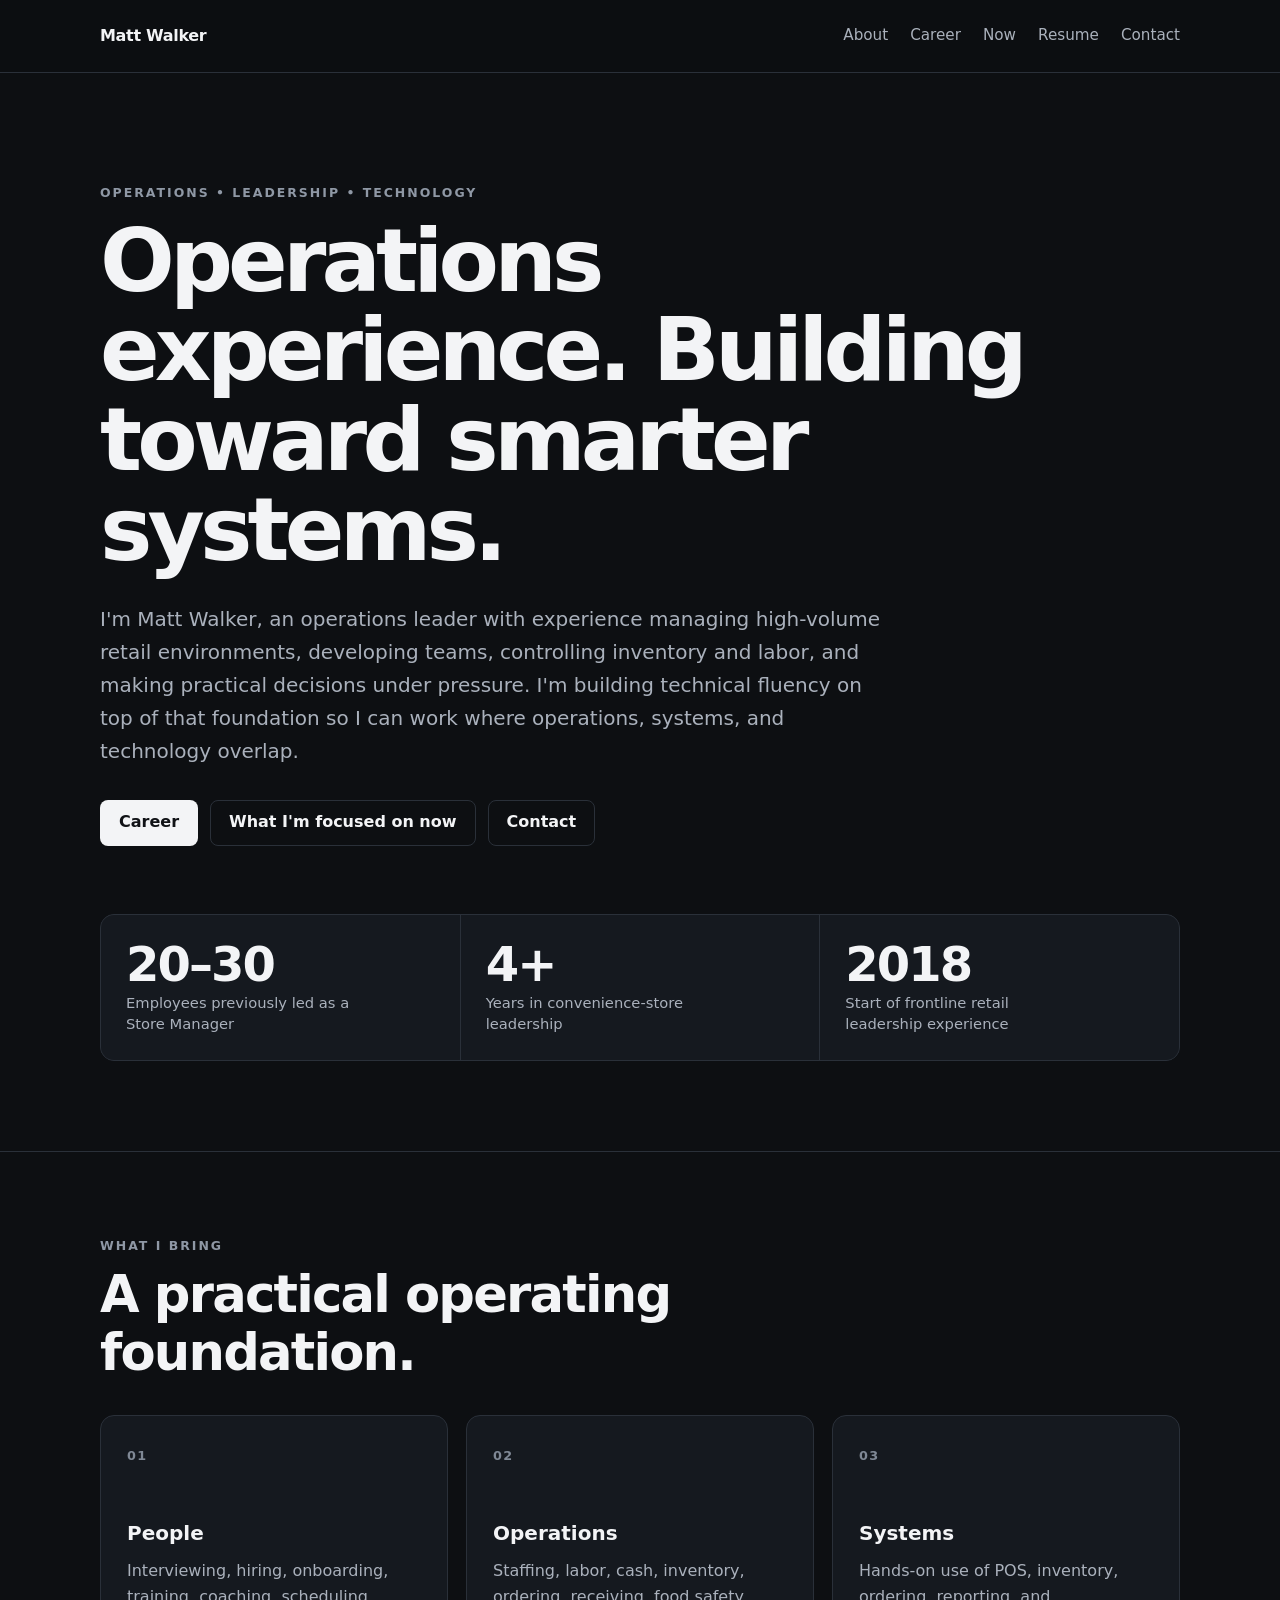
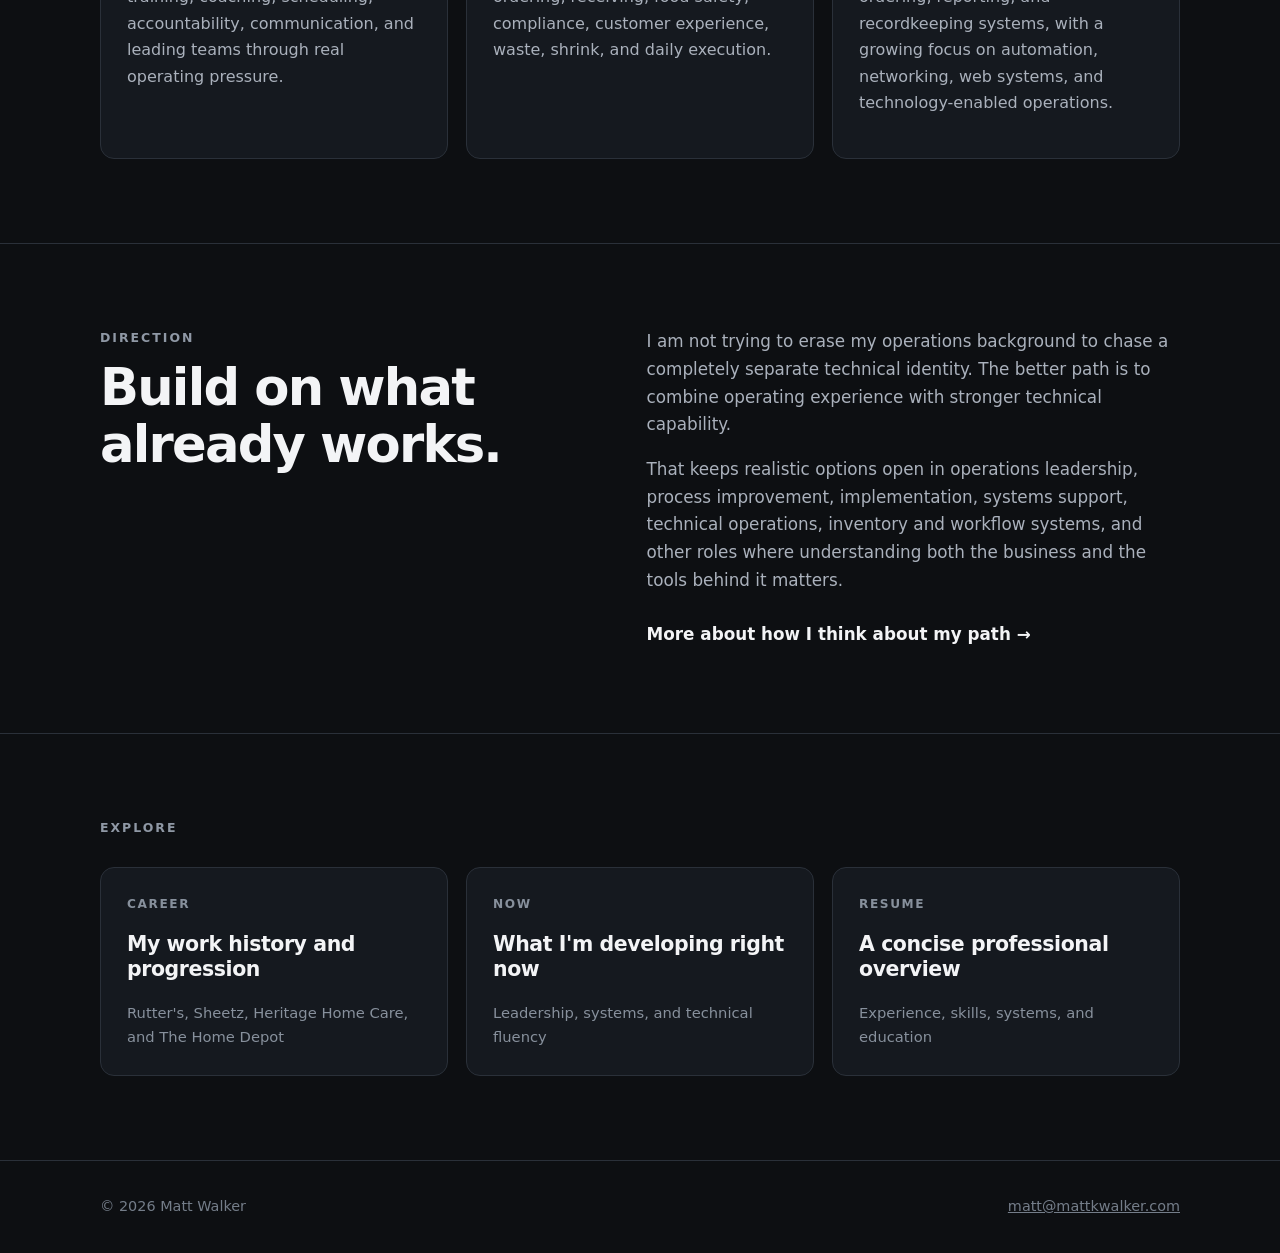
==== commit eef30c68: "Add contact navigation and professional email" ====
--- a/index.html
+++ b/index.html
@@ -32,6 +32,7 @@
     "@type": "Person",
     "name": "Matt Walker",
     "url": "https://mattkwalker.com/",
+    "email": "mailto:matt@mattkwalker.com",
     "jobTitle": "Assistant Store Manager",
     "knowsAbout": [
       "Retail operations",
@@ -53,6 +54,7 @@
         <a href="/career/">Career</a>
         <a href="/now/">Now</a>
         <a href="/resume/">Resume</a>
+        <a href="/contact/">Contact</a>
       </nav>
     </div>
   </header>
@@ -71,6 +73,7 @@
         <div class="actions">
           <a class="button primary" href="/career/">Career</a>
           <a class="button secondary" href="/now/">What I'm focused on now</a>
+          <a class="button secondary" href="/contact/">Contact</a>
         </div>
 
         <div class="hero-facts" aria-label="Career highlights">
@@ -162,7 +165,7 @@
   <footer>
     <div class="container footer-wrap">
       <span>© 2026 Matt Walker</span>
-      <span>mattkwalker.com</span>
+      <a href="mailto:matt@mattkwalker.com">matt@mattkwalker.com</a>
     </div>
   </footer>
 </body>
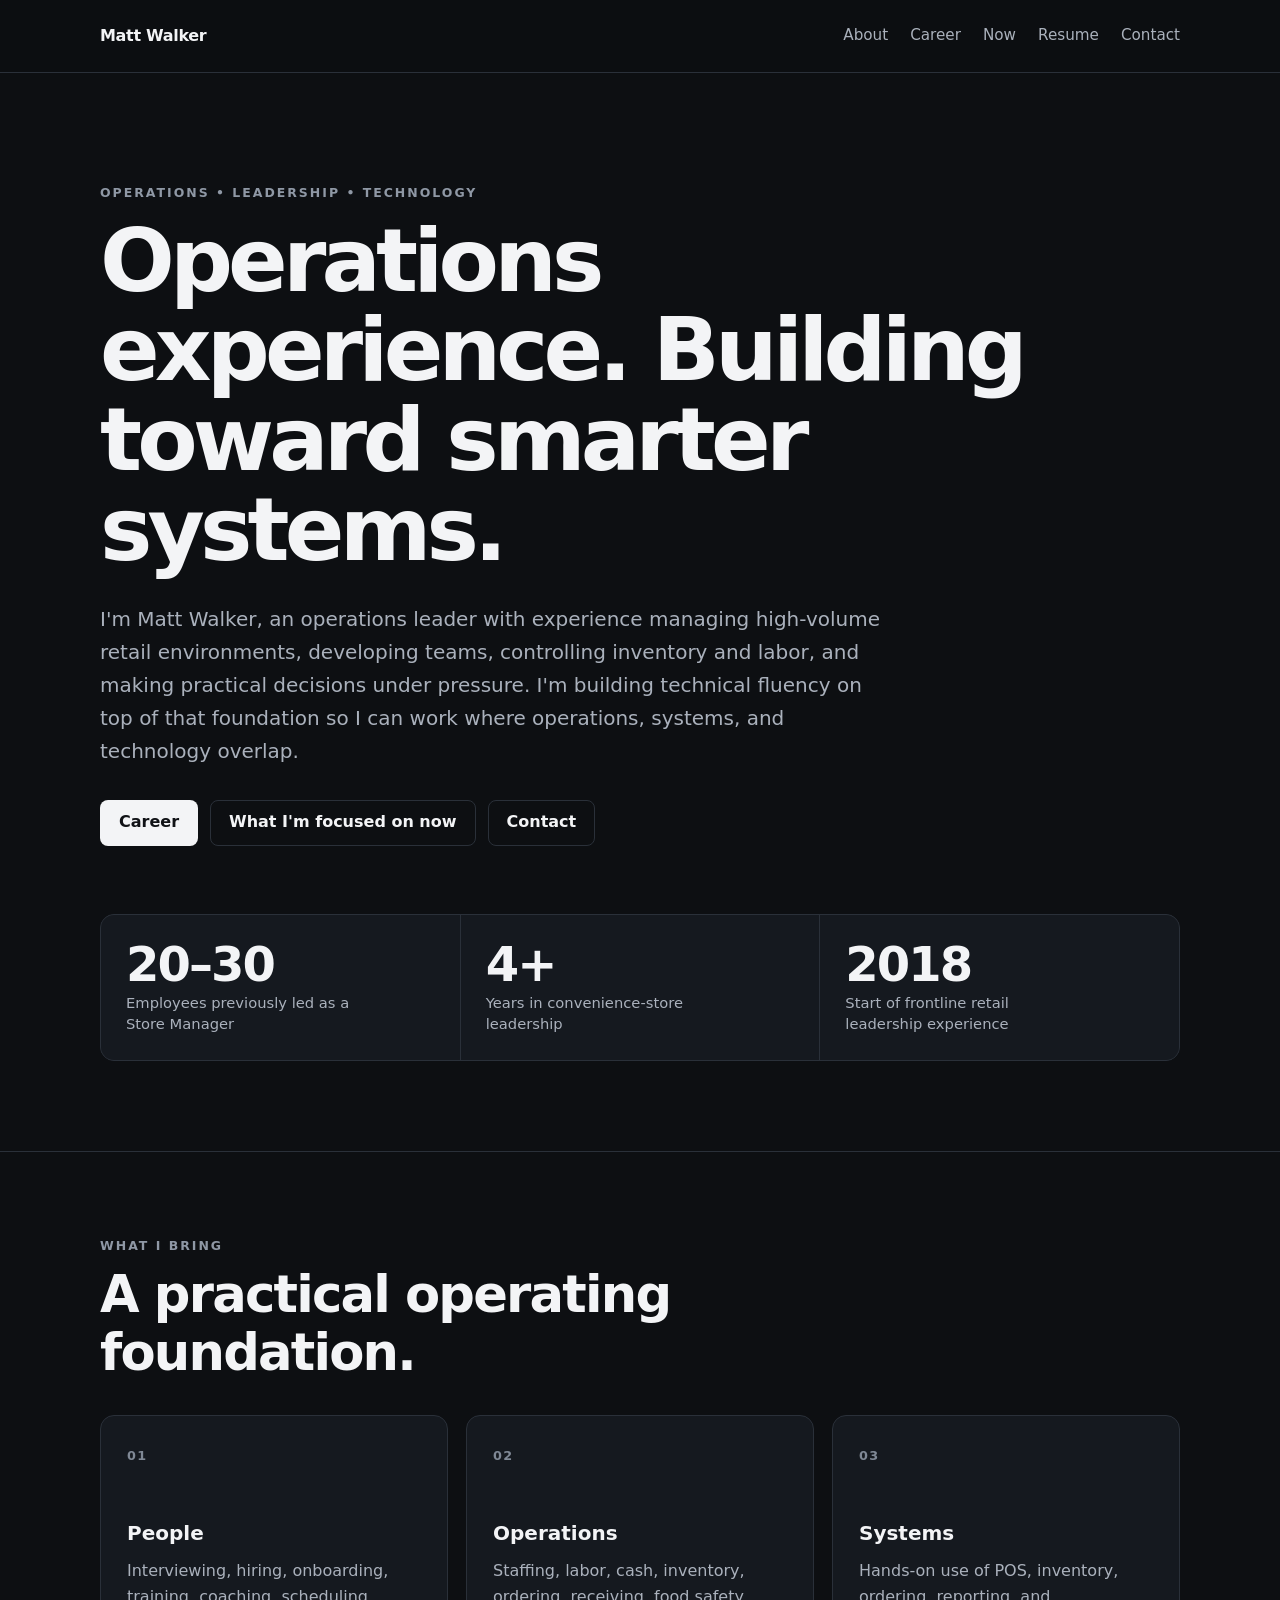
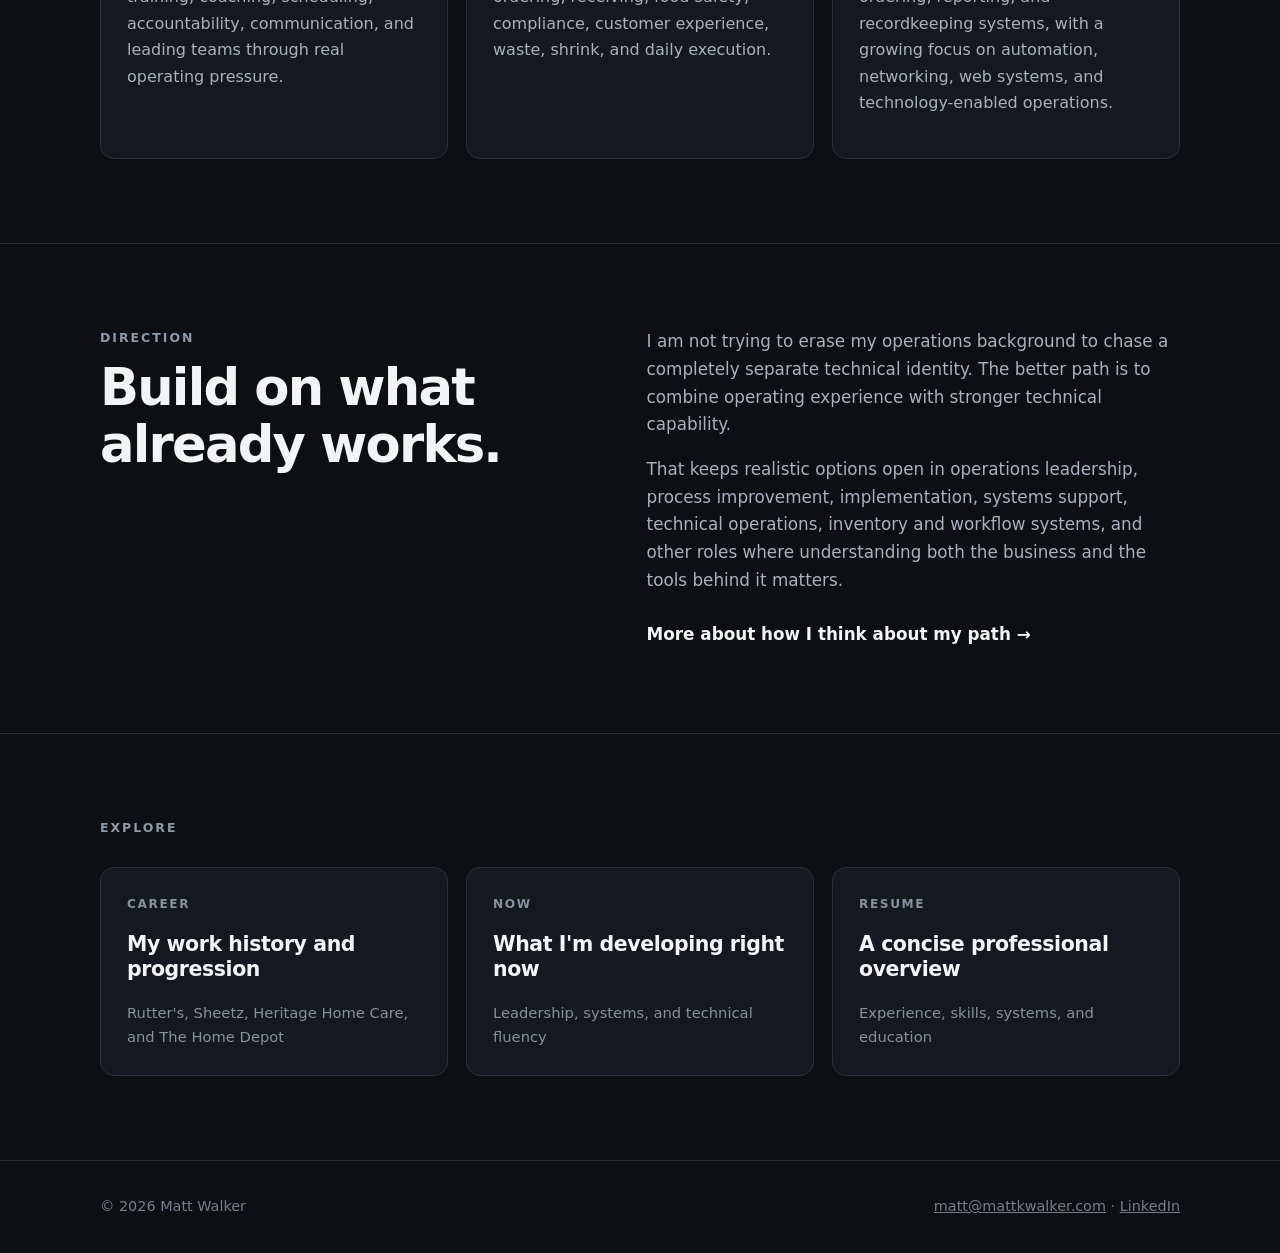
==== commit bcc7d23e: "Add LinkedIn profile to site footer and metadata" ====
--- a/index.html
+++ b/index.html
@@ -33,6 +33,9 @@
     "name": "Matt Walker",
     "url": "https://mattkwalker.com/",
     "email": "mailto:matt@mattkwalker.com",
+    "sameAs": [
+      "https://www.linkedin.com/in/matt-walker-426330162"
+    ],
     "jobTitle": "Assistant Store Manager",
     "knowsAbout": [
       "Retail operations",
@@ -165,7 +168,7 @@
   <footer>
     <div class="container footer-wrap">
       <span>© 2026 Matt Walker</span>
-      <a href="mailto:matt@mattkwalker.com">matt@mattkwalker.com</a>
+      <span><a href="mailto:matt@mattkwalker.com">matt@mattkwalker.com</a> · <a href="https://www.linkedin.com/in/matt-walker-426330162" target="_blank" rel="noopener noreferrer">LinkedIn</a></span>
     </div>
   </footer>
 </body>
